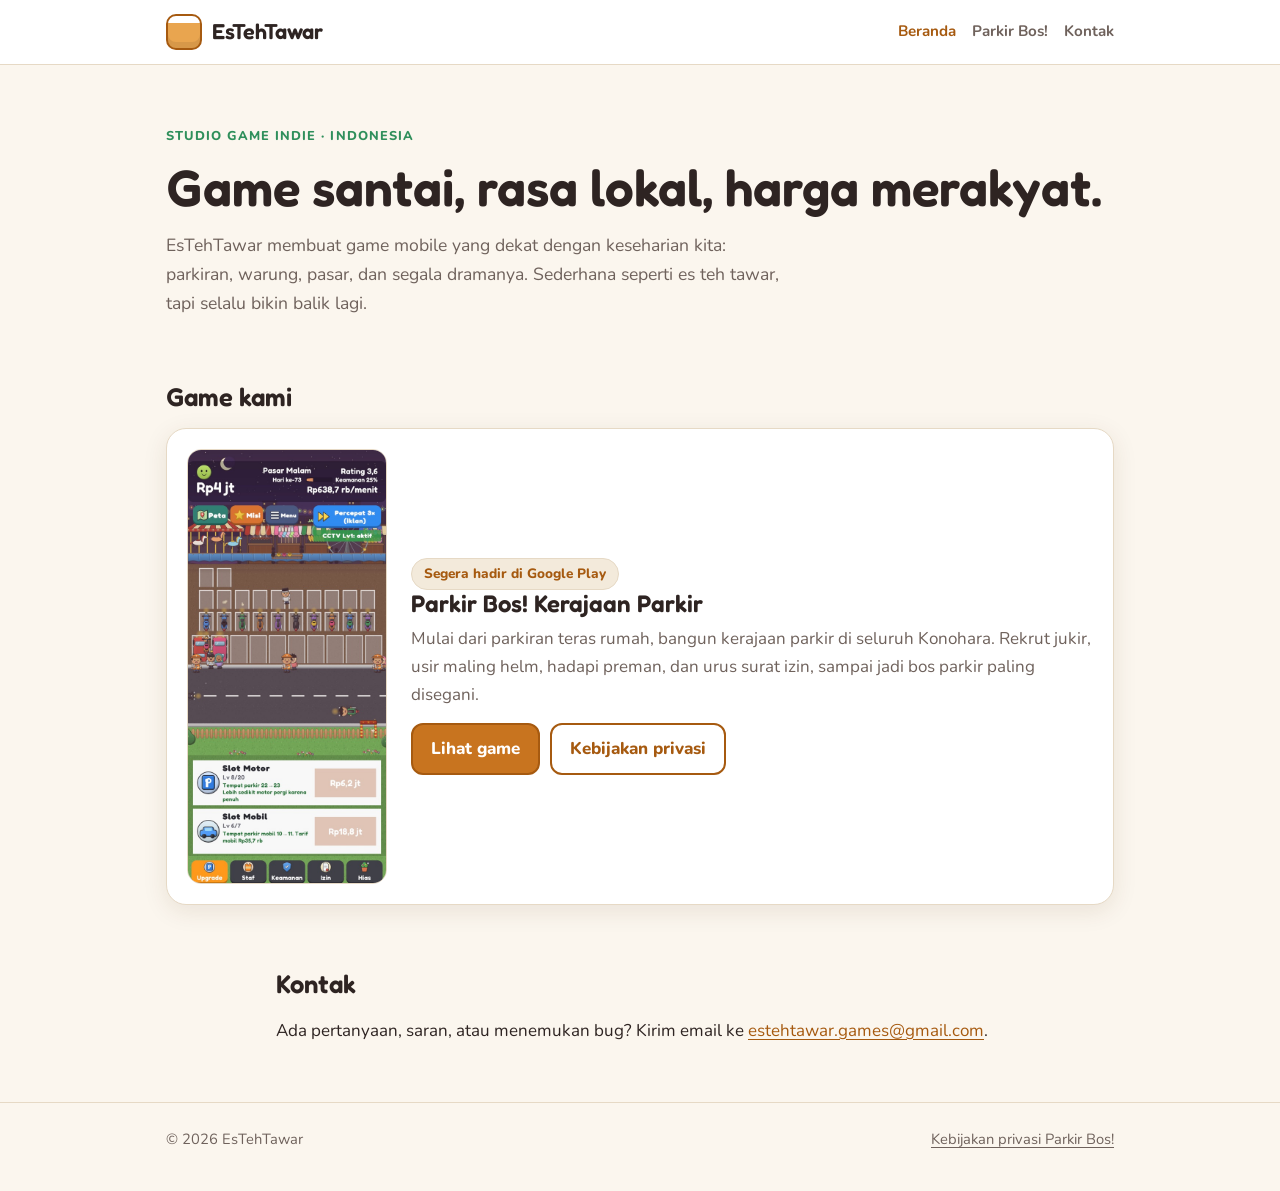
==== index.html @ 8e44c147 "Website EsTehTawar: beranda, halaman Parkir Bos!, kebijakan privasi, app-ads.txt Co-Authored-By: Cla" ====
<!doctype html>
<html lang="id">
<head>
  <meta charset="utf-8">
  <meta name="viewport" content="width=device-width, initial-scale=1">
  <title>EsTehTawar: studio game indie</title>
  <meta name="description" content="EsTehTawar adalah studio game indie dari Indonesia. Game pertama: Parkir Bos! Kerajaan Parkir.">
  <link rel="icon" href="img/coin.png">
  <link rel="preconnect" href="https://fonts.googleapis.com">
  <link rel="preconnect" href="https://fonts.gstatic.com" crossorigin>
  <link href="https://fonts.googleapis.com/css2?family=Fredoka:wght@500;600&family=Nunito:wght@400;700;800&display=swap" rel="stylesheet">
  <link rel="stylesheet" href="style.css">
</head>
<body>
  <header class="site-header">
    <div class="wrap">
      <a class="brand" href="./"><span class="brand-mark" aria-hidden="true"></span>EsTehTawar</a>
      <nav class="nav">
        <a href="./" aria-current="page">Beranda</a>
        <a href="parkir-bos/">Parkir Bos!</a>
        <a href="mailto:estehtawar.games@gmail.com">Kontak</a>
      </nav>
    </div>
  </header>

  <main>
    <div class="wrap hero">
      <span class="eyebrow">Studio game indie · Indonesia</span>
      <h1>Game santai, rasa lokal, harga merakyat.</h1>
      <p>EsTehTawar membuat game mobile yang dekat dengan keseharian kita: parkiran, warung, pasar, dan segala dramanya.
        Sederhana seperti es teh tawar, tapi selalu bikin balik lagi.</p>
    </div>

    <section>
      <div class="wrap">
        <h2>Game kami</h2>
        <article class="game-card">
          <a class="shot" href="parkir-bos/"><img src="img/parkirbos-pasar-malam.jpg" width="540" height="1180" alt="Tangkapan layar Parkir Bos! di lahan Pasar Malam"></a>
          <div>
            <span class="badge">Segera hadir di Google Play</span>
            <h3>Parkir Bos! Kerajaan Parkir</h3>
            <p>Mulai dari parkiran teras rumah, bangun kerajaan parkir di seluruh Konohara. Rekrut jukir, usir maling helm,
              hadapi preman, dan urus surat izin, sampai jadi bos parkir paling disegani.</p>
            <div class="actions">
              <a class="btn" href="parkir-bos/">Lihat game</a>
              <a class="btn ghost" href="parkir-bos/privasi/">Kebijakan privasi</a>
            </div>
          </div>
        </article>
      </div>
    </section>

    <section>
      <div class="wrap narrow">
        <h2>Kontak</h2>
        <p>Ada pertanyaan, saran, atau menemukan bug? Kirim email ke
          <a href="mailto:estehtawar.games@gmail.com">estehtawar.games@gmail.com</a>.</p>
      </div>
    </section>
  </main>

  <footer class="site-footer">
    <div class="wrap">
      <span>© 2026 EsTehTawar</span>
      <span><a href="parkir-bos/privasi/">Kebijakan privasi Parkir Bos!</a></span>
    </div>
  </footer>
</body>
</html>
---- style.css ----
/* EsTehTawar: gaya bersama semua halaman. Warna es teh: amber teh, putih es, hijau daun. */
:root {
  --bg: #fbf6ee;
  --surface: #ffffff;
  --surface-2: #f3eadb;
  --text: #2e2422;
  --muted: #6f625c;
  --tea: #c8741f;
  --tea-strong: #a65a10;
  --leaf: #2f8f5b;
  --line: #e6d9c5;
  --shadow: 0 6px 24px rgba(80, 50, 20, 0.10);
  color-scheme: light;
}

@media (prefers-color-scheme: dark) {
  :root:not([data-theme="light"]) {
    --bg: #1c1715;
    --surface: #262019;
    --surface-2: #2f271f;
    --text: #f4ece4;
    --muted: #b9aca2;
    --tea: #f0a24c;
    --tea-strong: #ffb766;
    --leaf: #5cc58a;
    --line: #3d3329;
    --shadow: 0 6px 24px rgba(0, 0, 0, 0.35);
    color-scheme: dark;
  }
}

:root[data-theme="dark"] {
  --bg: #1c1715;
  --surface: #262019;
  --surface-2: #2f271f;
  --text: #f4ece4;
  --muted: #b9aca2;
  --tea: #f0a24c;
  --tea-strong: #ffb766;
  --leaf: #5cc58a;
  --line: #3d3329;
  --shadow: 0 6px 24px rgba(0, 0, 0, 0.35);
  color-scheme: dark;
}

* { box-sizing: border-box; }

html { -webkit-text-size-adjust: 100%; }

body {
  margin: 0;
  background: var(--bg);
  color: var(--text);
  font-family: "Nunito", system-ui, -apple-system, "Segoe UI", Roboto, sans-serif;
  font-size: 17px;
  line-height: 1.65;
}

h1, h2, h3, .brand {
  font-family: "Fredoka", "Nunito", system-ui, sans-serif;
  line-height: 1.2;
  font-weight: 600;
}

a { color: var(--tea-strong); text-underline-offset: 3px; }
a:hover { color: var(--tea); }

img { max-width: 100%; height: auto; display: block; }

.wrap { width: 100%; max-width: 980px; margin: 0 auto; padding: 0 16px; }
.narrow { max-width: 760px; }

/* Kepala halaman */
.site-header { border-bottom: 1px solid var(--line); background: var(--surface); }
.site-header .wrap { display: flex; align-items: center; justify-content: space-between; gap: 12px; min-height: 64px; flex-wrap: wrap; }
.brand { display: flex; align-items: center; gap: 10px; font-size: 1.35rem; color: var(--text); text-decoration: none; }
.brand-mark {
  width: 36px; height: 36px; border-radius: 10px; flex: none;
  background: linear-gradient(180deg, #fff 0 22%, #e9a54f 22% 100%);
  border: 2px solid var(--tea-strong);
  box-shadow: inset 0 -6px 0 rgba(0, 0, 0, 0.08);
}
.nav { display: flex; flex-wrap: wrap; gap: 4px 16px; font-weight: 700; font-size: 0.95rem; }
.nav a { color: var(--muted); text-decoration: none; }
.nav a:hover, .nav a[aria-current="page"] { color: var(--tea-strong); }

/* Bagian utama */
.hero { padding-top: 56px; padding-bottom: 40px; }
.hero h1 { font-size: clamp(2rem, 6vw, 3.2rem); margin: 0 0 12px; }
.hero p { font-size: 1.1rem; color: var(--muted); max-width: 620px; margin: 0; }
.eyebrow { display: inline-block; font-weight: 800; font-size: 0.8rem; letter-spacing: 0.08em; text-transform: uppercase; color: var(--leaf); margin-bottom: 10px; }

section { padding: 24px 0 40px; }
section h2 { font-size: 1.6rem; margin: 0 0 16px; }

/* Kartu game */
.game-card {
  display: grid; grid-template-columns: 200px 1fr; gap: 24px; align-items: center;
  background: var(--surface); border: 1px solid var(--line); border-radius: 20px; padding: 20px; box-shadow: var(--shadow);
}
.game-card .shot { border-radius: 14px; overflow: hidden; border: 1px solid var(--line); }
.game-card h3 { font-size: 1.5rem; margin: 0 0 6px; }
.game-card p { margin: 0 0 14px; color: var(--muted); }

.badge {
  display: inline-block; padding: 4px 12px; border-radius: 999px; font-size: 0.85rem; font-weight: 800;
  background: var(--surface-2); color: var(--tea-strong); border: 1px solid var(--line);
}

.btn {
  display: inline-block; padding: 10px 18px; border-radius: 12px; font-weight: 800; text-decoration: none;
  background: var(--tea); color: #fff; border: 2px solid var(--tea-strong);
}
.btn:hover { background: var(--tea-strong); color: #fff; }
.btn.ghost { background: transparent; color: var(--tea-strong); }
.actions { display: flex; flex-wrap: wrap; gap: 10px; }

/* Halaman game */
.game-hero { display: grid; grid-template-columns: 1fr 260px; gap: 32px; align-items: center; padding-top: 48px; padding-bottom: 24px; }
.game-hero h1 { font-size: clamp(2rem, 6vw, 3rem); margin: 0 0 10px; }
.game-hero .jukir { width: 160px; margin: 0 auto; filter: drop-shadow(0 8px 12px rgba(0, 0, 0, 0.18)); }
.features { display: grid; grid-template-columns: repeat(auto-fit, minmax(min(220px, 100%), 1fr)); gap: 14px; }
.feature { background: var(--surface); border: 1px solid var(--line); border-radius: 16px; padding: 16px; }
.feature h3 { margin: 0 0 6px; font-size: 1.1rem; }
.feature p { margin: 0; color: var(--muted); font-size: 0.97rem; }
.shots { display: grid; grid-template-columns: repeat(auto-fit, minmax(min(200px, 100%), 260px)); gap: 16px; justify-content: center; }
.shots img { border-radius: 16px; border: 1px solid var(--line); box-shadow: var(--shadow); }

/* Halaman teks (kebijakan privasi) */
.doc { padding-top: 40px; padding-bottom: 56px; }
.doc h1 { font-size: clamp(1.8rem, 5vw, 2.4rem); margin: 0 0 8px; }
.doc h2 { font-size: 1.3rem; margin: 32px 0 8px; }
.doc .meta { color: var(--muted); margin: 0 0 24px; }
.doc ul { padding-left: 1.2em; }
.doc li { margin: 4px 0; }
.doc hr { border: none; border-top: 1px solid var(--line); margin: 40px 0; }
.lang-switch { display: inline-flex; gap: 8px; margin-bottom: 20px; }

/* Kaki halaman */
.site-footer { border-top: 1px solid var(--line); padding: 24px 0 40px; color: var(--muted); font-size: 0.92rem; }
.site-footer .wrap { display: flex; flex-wrap: wrap; justify-content: space-between; gap: 12px; }
.site-footer a { color: var(--muted); }

@media (max-width: 640px) {
  .game-card { grid-template-columns: 1fr; }
  .game-card .shot { max-width: 220px; }
  .game-hero { grid-template-columns: 1fr; padding-top: 32px; }
  .game-hero .jukir { width: 120px; order: -1; margin: 0; }
  .hero { padding-top: 40px; }
  .site-header .wrap { padding-top: 10px; padding-bottom: 10px; }
  .nav { gap: 4px 14px; font-size: 0.9rem; }
  .shots { grid-template-columns: 1fr 1fr; }
}
body { overflow-wrap: anywhere; }
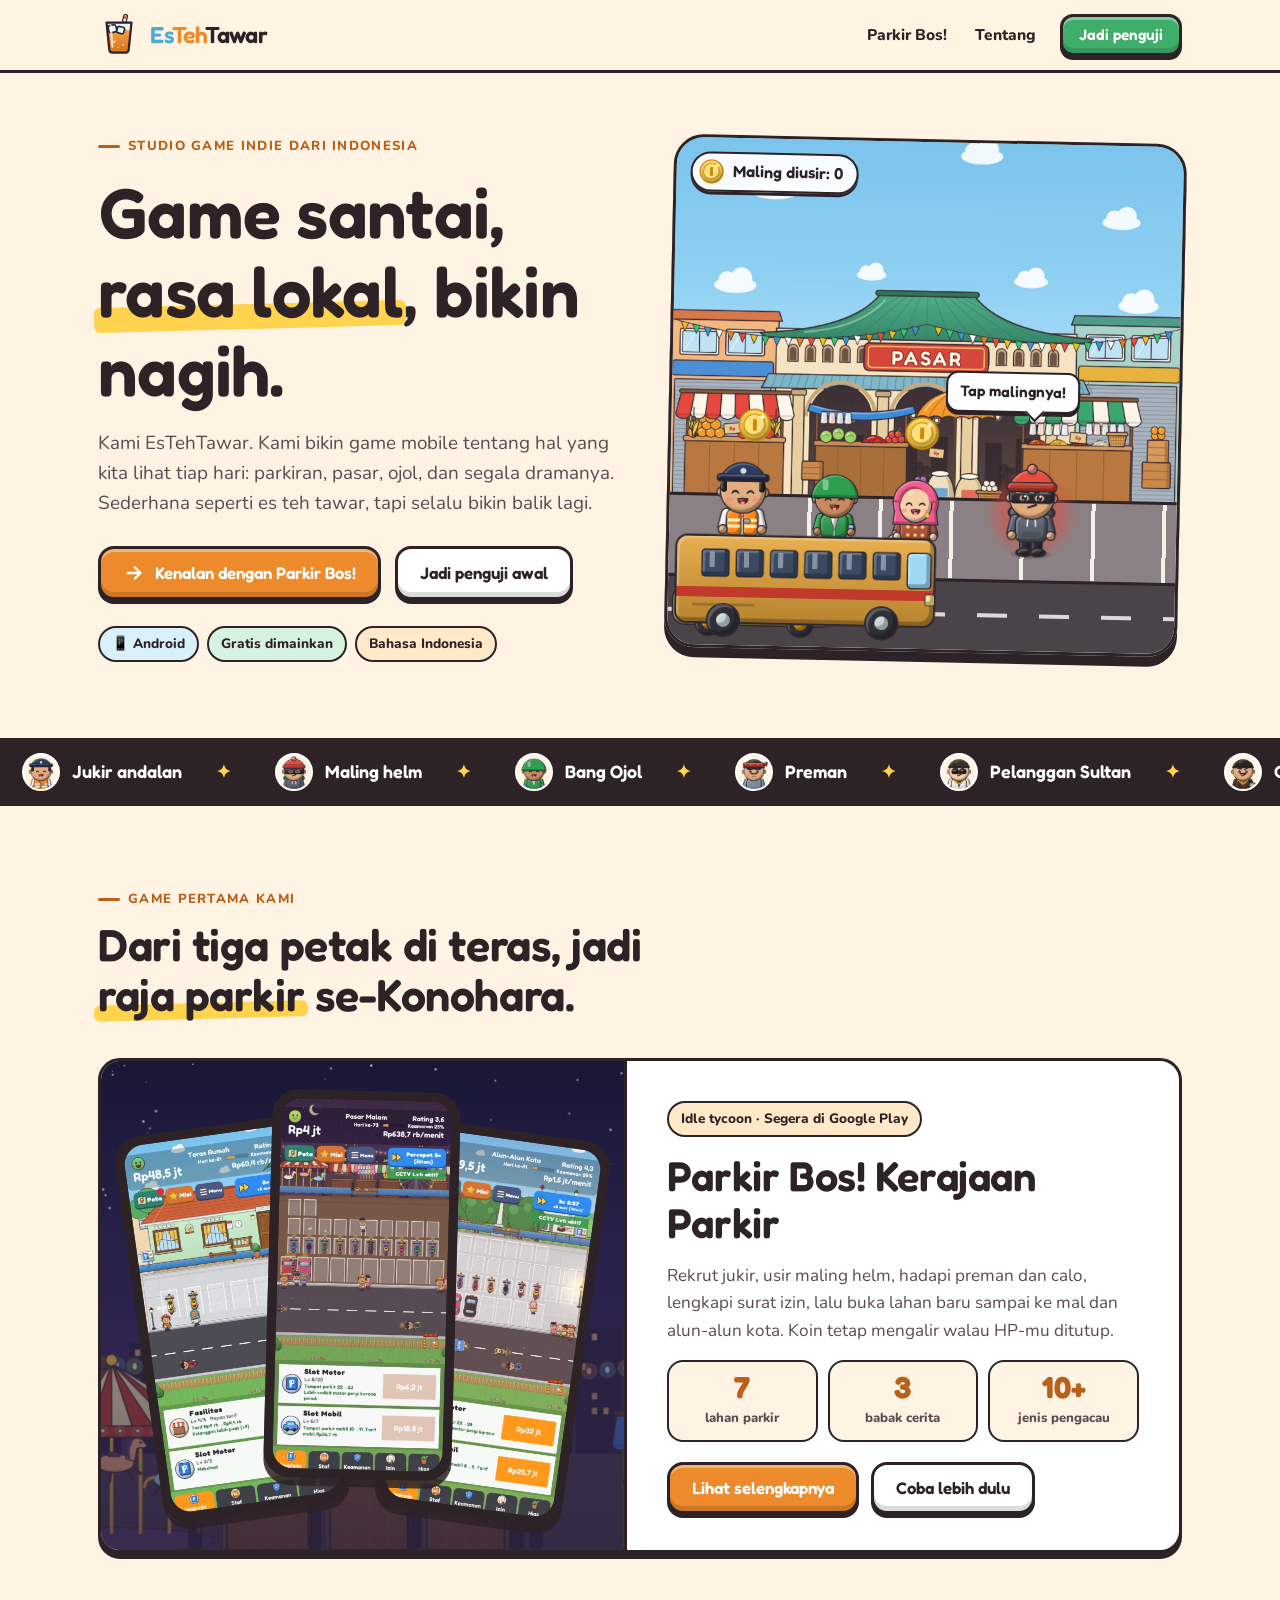
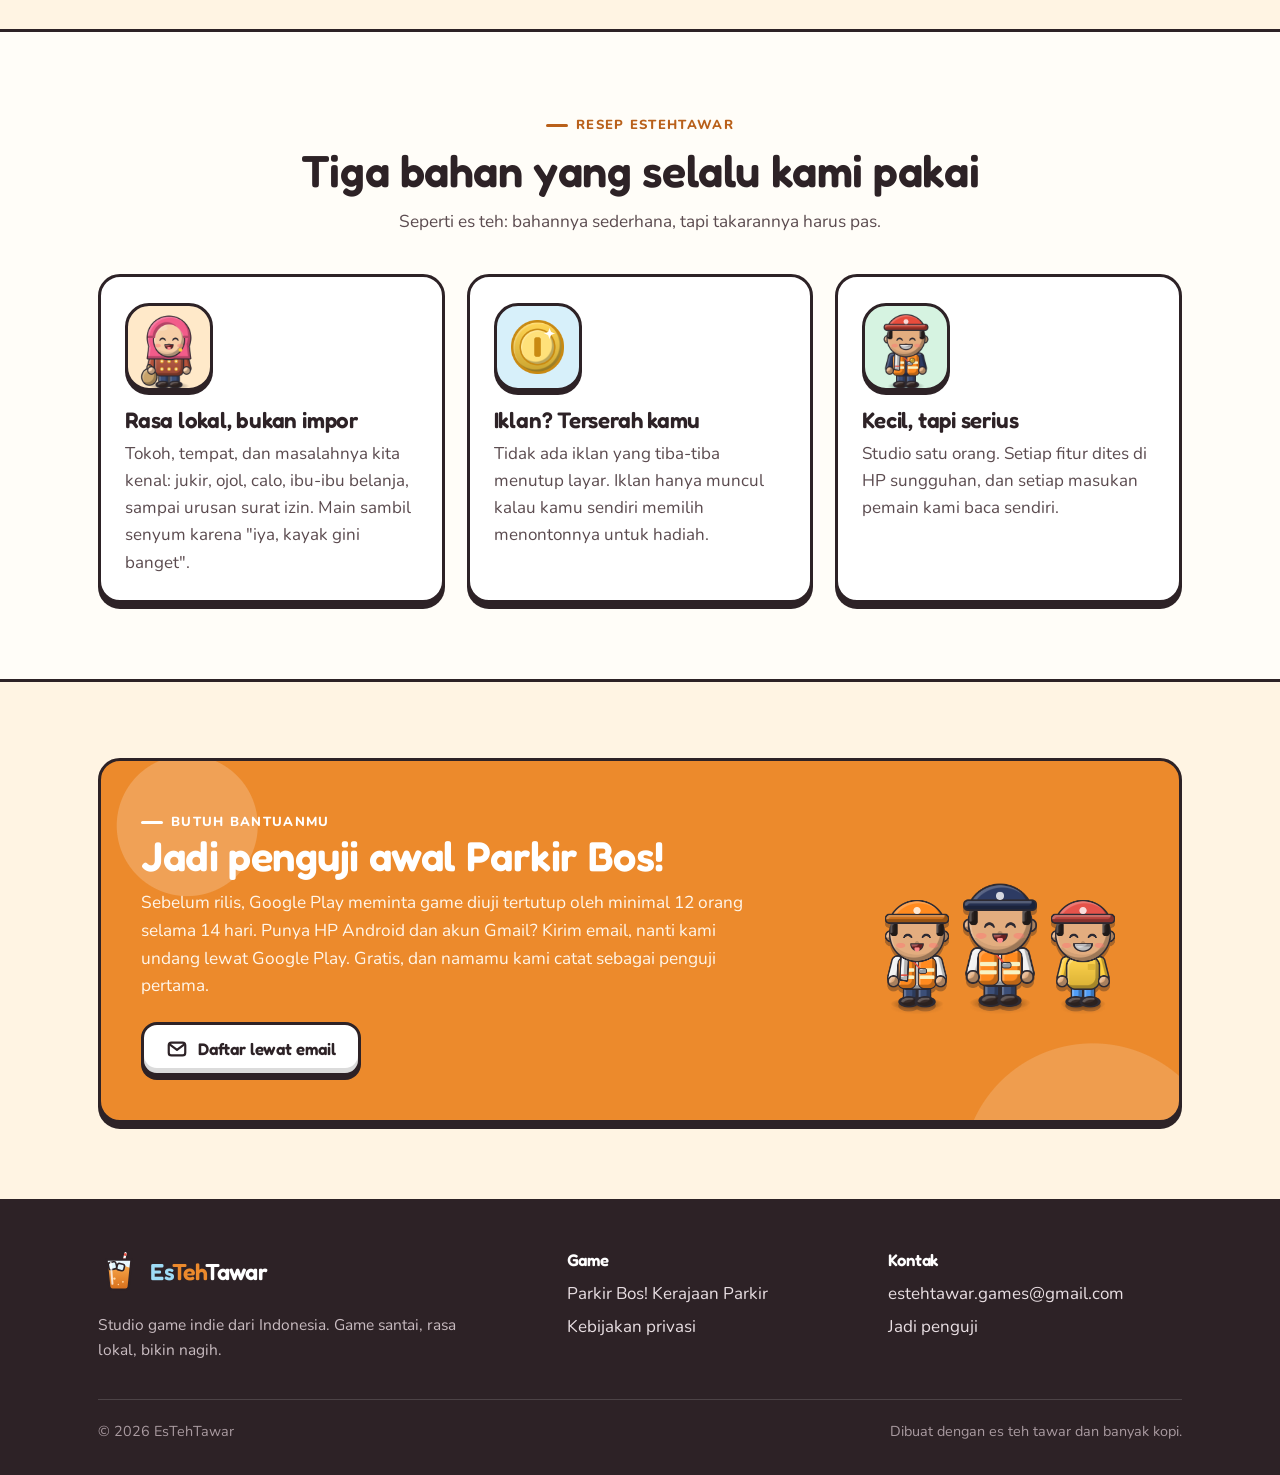
==== commit 70e59493: "Desain ulang website: logo es teh, diorama interaktif (tap maling), halaman game lengkap (galeri, ba" ====
--- a/index.html
+++ b/index.html
@@ -3,67 +3,222 @@
 <head>
   <meta charset="utf-8">
   <meta name="viewport" content="width=device-width, initial-scale=1">
-  <title>EsTehTawar: studio game indie</title>
-  <meta name="description" content="EsTehTawar adalah studio game indie dari Indonesia. Game pertama: Parkir Bos! Kerajaan Parkir.">
-  <link rel="icon" href="img/coin.png">
+  <meta name="color-scheme" content="light">
+  <title>EsTehTawar: studio game indie Indonesia</title>
+  <meta name="description" content="EsTehTawar membuat game mobile santai dengan rasa lokal. Game pertama kami: Parkir Bos! Kerajaan Parkir, segera hadir di Google Play.">
+  <meta property="og:title" content="EsTehTawar: studio game indie Indonesia">
+  <meta property="og:description" content="Game santai, rasa lokal, bikin nagih. Game pertama: Parkir Bos! Kerajaan Parkir.">
+  <meta property="og:image" content="https://estehtawar-games.github.io/img/og.jpg">
+  <meta property="og:url" content="https://estehtawar-games.github.io/">
+  <meta name="theme-color" content="#fff4e3">
+  <link rel="icon" href="img/logo.svg" type="image/svg+xml">
   <link rel="preconnect" href="https://fonts.googleapis.com">
   <link rel="preconnect" href="https://fonts.gstatic.com" crossorigin>
-  <link href="https://fonts.googleapis.com/css2?family=Fredoka:wght@500;600&family=Nunito:wght@400;700;800&display=swap" rel="stylesheet">
+  <link href="https://fonts.googleapis.com/css2?family=Fredoka:wght@500;600;700&family=Nunito:wght@400;700;800&display=swap" rel="stylesheet">
   <link rel="stylesheet" href="style.css">
+  <script>document.documentElement.classList.add("js");</script>
 </head>
 <body>
+  <a class="skip" href="#isi">Lewati ke isi</a>
+
   <header class="site-header">
     <div class="wrap">
-      <a class="brand" href="./"><span class="brand-mark" aria-hidden="true"></span>EsTehTawar</a>
-      <nav class="nav">
-        <a href="./" aria-current="page">Beranda</a>
+      <a class="logo" href="./" aria-label="EsTehTawar, beranda">
+        <img src="img/logo.svg" width="42" height="42" alt="">
+        <span class="wordmark"><span class="es">Es</span><span class="teh">Teh</span>Tawar</span>
+      </a>
+      <nav class="nav" aria-label="Menu utama">
         <a href="parkir-bos/">Parkir Bos!</a>
-        <a href="mailto:estehtawar.games@gmail.com">Kontak</a>
+        <a class="hide-sm" href="#resep">Tentang</a>
+        <a class="btn small green" href="#penguji">Jadi penguji</a>
       </nav>
     </div>
   </header>
 
-  <main>
-    <div class="wrap hero">
-      <span class="eyebrow">Studio game indie · Indonesia</span>
-      <h1>Game santai, rasa lokal, harga merakyat.</h1>
-      <p>EsTehTawar membuat game mobile yang dekat dengan keseharian kita: parkiran, warung, pasar, dan segala dramanya.
-        Sederhana seperti es teh tawar, tapi selalu bikin balik lagi.</p>
+  <main id="isi">
+    <!-- ===== Hero ===== -->
+    <section class="hero">
+      <div class="wrap hero-grid">
+        <div>
+          <span class="eyebrow">Studio game indie dari Indonesia</span>
+          <h1>Game santai, <span class="mark">rasa lokal</span>, bikin nagih.</h1>
+          <p class="lead">Kami EsTehTawar. Kami bikin game mobile tentang hal yang kita lihat tiap hari: parkiran, pasar, ojol, dan
+            segala dramanya. Sederhana seperti es teh tawar, tapi selalu bikin balik lagi.</p>
+          <div class="actions">
+            <a class="btn" href="parkir-bos/">
+              <svg viewBox="0 0 24 24" fill="none" stroke="currentColor" stroke-width="2.6" stroke-linecap="round" stroke-linejoin="round" aria-hidden="true"><path d="M5 12h14M13 6l6 6-6 6"/></svg>
+              Kenalan dengan Parkir Bos!
+            </a>
+            <a class="btn white" href="#penguji">Jadi penguji awal</a>
+          </div>
+          <div class="meta">
+            <span class="chip ice">📱 Android</span>
+            <span class="chip leaf">Gratis dimainkan</span>
+            <span class="chip tea">Bahasa Indonesia</span>
+          </div>
+        </div>
+
+        <div class="diorama" id="diorama" aria-label="Ilustrasi parkiran Parkir Bos!. Tap maling untuk mengusirnya.">
+          <img class="cloud c1 sprite" src="img/sprites/cloud.png" alt="">
+          <img class="scene sprite" src="img/bg/dekat_pasar.jpg" alt="">
+          <div class="lot"></div>
+          <div class="road"></div>
+          <img class="actor jukir sprite" src="img/sprites/jukir_1.png" alt="">
+          <img class="actor ojol sprite" src="img/sprites/uc_ojol.png" alt="">
+          <img class="actor ibu sprite" src="img/sprites/uc_ibu.png" alt="">
+          <img class="coin-bob sprite" src="img/sprites/coin.png" alt="" style="left:13%;bottom:40%">
+          <img class="coin-bob sprite" src="img/sprites/coin.png" alt="" style="left:46%;bottom:39%;animation-delay:-1.2s">
+          <button class="thief-btn" id="thief" type="button" aria-label="Tap maling helm">
+            <img class="sprite" src="img/sprites/thief_helmet.png" alt="">
+          </button>
+          <span class="tap-hint" id="tapHint">Tap malingnya!</span>
+          <div class="score" aria-live="polite"><img src="img/sprites/coin.png" alt=""><span id="score">Maling diusir: 0</span></div>
+          <img class="car sprite" src="img/sprites/sultan_car.png" alt="">
+          <img class="bus sprite" src="img/sprites/bus_side.png" alt="">
+        </div>
+      </div>
+    </section>
+
+    <!-- ===== Pita tokoh ===== -->
+    <div class="ticker" aria-hidden="true">
+      <div class="ticker-track">
+        <span class="ticker-item"><img src="img/sprites/jukir_1.png" alt="">Jukir andalan</span>
+        <span class="ticker-item"><img src="img/sprites/thief_helmet.png" alt="">Maling helm</span>
+        <span class="ticker-item"><img src="img/sprites/uc_ojol.png" alt="">Bang Ojol</span>
+        <span class="ticker-item"><img src="img/sprites/thug_1.png" alt="">Preman</span>
+        <span class="ticker-item"><img src="img/sprites/uc_vip.png" alt="">Pelanggan Sultan</span>
+        <span class="ticker-item"><img src="img/sprites/calo.png" alt="">Calo</span>
+        <span class="ticker-item"><img src="img/sprites/uc_ibu.png" alt="">Ibu-ibu belanja</span>
+        <span class="ticker-item"><img src="img/sprites/jukir_liar.png" alt="">Jukir liar</span>
+        <span class="ticker-item"><img src="img/sprites/qr_scammer.png" alt="">Penipu QR</span>
+        <span class="ticker-item"><img src="img/sprites/guard_hendra.png" alt="">Satpam</span>
+        <!-- salinan untuk putaran tanpa jeda -->
+        <span class="ticker-item"><img src="img/sprites/jukir_1.png" alt="">Jukir andalan</span>
+        <span class="ticker-item"><img src="img/sprites/thief_helmet.png" alt="">Maling helm</span>
+        <span class="ticker-item"><img src="img/sprites/uc_ojol.png" alt="">Bang Ojol</span>
+        <span class="ticker-item"><img src="img/sprites/thug_1.png" alt="">Preman</span>
+        <span class="ticker-item"><img src="img/sprites/uc_vip.png" alt="">Pelanggan Sultan</span>
+        <span class="ticker-item"><img src="img/sprites/calo.png" alt="">Calo</span>
+        <span class="ticker-item"><img src="img/sprites/uc_ibu.png" alt="">Ibu-ibu belanja</span>
+        <span class="ticker-item"><img src="img/sprites/jukir_liar.png" alt="">Jukir liar</span>
+        <span class="ticker-item"><img src="img/sprites/qr_scammer.png" alt="">Penipu QR</span>
+        <span class="ticker-item"><img src="img/sprites/guard_hendra.png" alt="">Satpam</span>
+      </div>
     </div>
 
-    <section>
+    <!-- ===== Game unggulan ===== -->
+    <section class="section">
       <div class="wrap">
-        <h2>Game kami</h2>
-        <article class="game-card">
-          <a class="shot" href="parkir-bos/"><img src="img/parkirbos-pasar-malam.jpg" width="540" height="1180" alt="Tangkapan layar Parkir Bos! di lahan Pasar Malam"></a>
+        <div class="section-head reveal">
+          <span class="eyebrow">Game pertama kami</span>
+          <h2>Dari tiga petak di teras, jadi <span class="mark">raja parkir</span> se-Konohara.</h2>
+        </div>
+        <article class="card feature-game reveal">
+          <div class="art">
+            <div class="phones">
+              <div class="phone p1"><img src="img/shots/teras_rumah.jpg" width="1080" height="2350" alt="Lahan Teras Rumah" loading="lazy"></div>
+              <div class="phone p2"><img src="img/shots/pasar_malam.jpg" width="1080" height="2350" alt="Lahan Pasar Malam" loading="lazy"></div>
+              <div class="phone p3"><img src="img/shots/alun_alun.jpg" width="1080" height="2350" alt="Lahan Alun-Alun Kota" loading="lazy"></div>
+            </div>
+          </div>
+          <div class="body">
+            <span class="chip tea">Idle tycoon · Segera di Google Play</span>
+            <h3>Parkir Bos! Kerajaan Parkir</h3>
+            <p>Rekrut jukir, usir maling helm, hadapi preman dan calo, lengkapi surat izin, lalu buka lahan baru sampai ke mal dan
+              alun-alun kota. Koin tetap mengalir walau HP-mu ditutup.</p>
+            <div class="stats">
+              <div class="stat"><b>7</b><span>lahan parkir</span></div>
+              <div class="stat"><b>3</b><span>babak cerita</span></div>
+              <div class="stat"><b>10+</b><span>jenis pengacau</span></div>
+            </div>
+            <div class="actions">
+              <a class="btn" href="parkir-bos/">Lihat selengkapnya</a>
+              <a class="btn white" href="#penguji">Coba lebih dulu</a>
+            </div>
+          </div>
+        </article>
+      </div>
+    </section>
+
+    <!-- ===== Resep studio ===== -->
+    <section class="section bg-paper" id="resep">
+      <div class="wrap">
+        <div class="section-head center reveal">
+          <span class="eyebrow">Resep EsTehTawar</span>
+          <h2>Tiga bahan yang selalu kami pakai</h2>
+          <p>Seperti es teh: bahannya sederhana, tapi takarannya harus pas.</p>
+        </div>
+        <div class="grid-3">
+          <article class="card value reveal">
+            <div class="icon"><img class="sprite" src="img/sprites/uc_ibu.png" alt=""></div>
+            <h3>Rasa lokal, bukan impor</h3>
+            <p>Tokoh, tempat, dan masalahnya kita kenal: jukir, ojol, calo, ibu-ibu belanja, sampai urusan surat izin. Main sambil senyum
+              karena "iya, kayak gini banget".</p>
+          </article>
+          <article class="card value reveal">
+            <div class="icon round"><img class="sprite" src="img/sprites/coin.png" alt=""></div>
+            <h3>Iklan? Terserah kamu</h3>
+            <p>Tidak ada iklan yang tiba-tiba menutup layar. Iklan hanya muncul kalau kamu sendiri memilih menontonnya untuk hadiah.</p>
+          </article>
+          <article class="card value reveal">
+            <div class="icon"><img class="sprite" src="img/sprites/jukir_3.png" alt=""></div>
+            <h3>Kecil, tapi serius</h3>
+            <p>Studio satu orang. Setiap fitur dites di HP sungguhan, dan setiap masukan pemain kami baca sendiri.</p>
+          </article>
+        </div>
+      </div>
+    </section>
+
+    <!-- ===== Ajakan penguji ===== -->
+    <section class="section" id="penguji">
+      <div class="wrap">
+        <div class="card cta reveal">
           <div>
-            <span class="badge">Segera hadir di Google Play</span>
-            <h3>Parkir Bos! Kerajaan Parkir</h3>
-            <p>Mulai dari parkiran teras rumah, bangun kerajaan parkir di seluruh Konohara. Rekrut jukir, usir maling helm,
-              hadapi preman, dan urus surat izin, sampai jadi bos parkir paling disegani.</p>
+            <span class="eyebrow" style="color:#fff">Butuh bantuanmu</span>
+            <h2>Jadi penguji awal Parkir Bos!</h2>
+            <p>Sebelum rilis, Google Play meminta game diuji tertutup oleh minimal 12 orang selama 14 hari. Punya HP Android dan akun Gmail?
+              Kirim email, nanti kami undang lewat Google Play. Gratis, dan namamu kami catat sebagai penguji pertama.</p>
             <div class="actions">
-              <a class="btn" href="parkir-bos/">Lihat game</a>
-              <a class="btn ghost" href="parkir-bos/privasi/">Kebijakan privasi</a>
-            </div>
-          </div>
-        </article>
-      </div>
-    </section>
-
-    <section>
-      <div class="wrap narrow">
-        <h2>Kontak</h2>
-        <p>Ada pertanyaan, saran, atau menemukan bug? Kirim email ke
-          <a href="mailto:estehtawar.games@gmail.com">estehtawar.games@gmail.com</a>.</p>
+              <a class="btn white" href="mailto:estehtawar.games@gmail.com?subject=Daftar%20penguji%20Parkir%20Bos!&amp;body=Halo%20EsTehTawar%2C%20saya%20mau%20jadi%20penguji%20Parkir%20Bos!.%0A%0AEmail%20Gmail%20saya%20(untuk%20Google%20Play)%3A%20%0AMerek%20dan%20tipe%20HP%3A%20">
+                <svg viewBox="0 0 24 24" fill="none" stroke="currentColor" stroke-width="2.4" stroke-linecap="round" stroke-linejoin="round" aria-hidden="true"><rect x="3" y="5" width="18" height="14" rx="3"/><path d="m4 7 8 6 8-6"/></svg>
+                Daftar lewat email
+              </a>
+            </div>
+          </div>
+          <div class="crew" aria-hidden="true">
+            <img class="sprite" src="img/sprites/jukir_2.png" alt="">
+            <img class="sprite" src="img/sprites/jukir_1.png" alt="">
+            <img class="sprite" src="img/sprites/uc_anak.png" alt="">
+          </div>
+        </div>
       </div>
     </section>
   </main>
 
   <footer class="site-footer">
     <div class="wrap">
-      <span>© 2026 EsTehTawar</span>
-      <span><a href="parkir-bos/privasi/">Kebijakan privasi Parkir Bos!</a></span>
+      <div class="brand-col">
+        <a class="logo" href="./"><img src="img/logo.svg" width="42" height="42" alt=""><span class="wordmark"><span class="es">Es</span><span class="teh">Teh</span>Tawar</span></a>
+        <p>Studio game indie dari Indonesia. Game santai, rasa lokal, bikin nagih.</p>
+      </div>
+      <div>
+        <h4>Game</h4>
+        <ul>
+          <li><a href="parkir-bos/">Parkir Bos! Kerajaan Parkir</a></li>
+          <li><a href="parkir-bos/privasi/">Kebijakan privasi</a></li>
+        </ul>
+      </div>
+      <div>
+        <h4>Kontak</h4>
+        <ul>
+          <li><a href="mailto:estehtawar.games@gmail.com">estehtawar.games@gmail.com</a></li>
+          <li><a href="#penguji">Jadi penguji</a></li>
+        </ul>
+      </div>
+      <div class="bottom"><span>© <span data-year>2026</span> EsTehTawar</span><span>Dibuat dengan es teh tawar dan banyak kopi.</span></div>
     </div>
   </footer>
+
+  <script src="main.js" defer></script>
 </body>
 </html>
--- a/style.css
+++ b/style.css
@@ -1,154 +1,498 @@
-/* EsTehTawar: gaya bersama semua halaman. Warna es teh: amber teh, putih es, hijau daun. */
+/* =========================================================================
+   EsTehTawar: gaya bersama semua halaman.
+   Bahasa visual mengikuti game Parkir Bos!: garis tepi gelap tebal, warna rata,
+   kilap, dan tombol "timbul". Warna es teh: amber teh, biru es, hijau daun.
+   ========================================================================= */
 :root {
-  --bg: #fbf6ee;
-  --surface: #ffffff;
-  --surface-2: #f3eadb;
-  --text: #2e2422;
-  --muted: #6f625c;
-  --tea: #c8741f;
-  --tea-strong: #a65a10;
-  --leaf: #2f8f5b;
-  --line: #e6d9c5;
-  --shadow: 0 6px 24px rgba(80, 50, 20, 0.10);
+  --ink: #2d2226;
+  --ink-soft: #5b4b4f;
+  --paper: #fffdf8;
+  --cream: #fff4e3;
+  --cream-2: #ffe9c9;
+  --tea: #ec8a2c;
+  --tea-dark: #b9601a;
+  --tea-light: #ffc57e;
+  --ice: #d7f0fa;
+  --ice-dark: #4fa9d1;
+  --sky: #9fdcf6;
+  --leaf: #3fae6a;
+  --leaf-dark: #2a7d4b;
+  --chili: #e4483b;
+  --sun: #ffd34d;
+  --night: #2b2340;
+  --radius: 22px;
+  --border: 3px solid var(--ink);
+  --pop: 0 6px 0 var(--ink);
+  --pop-sm: 0 4px 0 var(--ink);
   color-scheme: light;
 }
 
-@media (prefers-color-scheme: dark) {
-  :root:not([data-theme="light"]) {
-    --bg: #1c1715;
-    --surface: #262019;
-    --surface-2: #2f271f;
-    --text: #f4ece4;
-    --muted: #b9aca2;
-    --tea: #f0a24c;
-    --tea-strong: #ffb766;
-    --leaf: #5cc58a;
-    --line: #3d3329;
-    --shadow: 0 6px 24px rgba(0, 0, 0, 0.35);
-    color-scheme: dark;
-  }
-}
-
-:root[data-theme="dark"] {
-  --bg: #1c1715;
-  --surface: #262019;
-  --surface-2: #2f271f;
-  --text: #f4ece4;
-  --muted: #b9aca2;
-  --tea: #f0a24c;
-  --tea-strong: #ffb766;
-  --leaf: #5cc58a;
-  --line: #3d3329;
-  --shadow: 0 6px 24px rgba(0, 0, 0, 0.35);
-  color-scheme: dark;
-}
-
 * { box-sizing: border-box; }
-
-html { -webkit-text-size-adjust: 100%; }
-
+html { -webkit-text-size-adjust: 100%; scroll-behavior: smooth; }
 body {
   margin: 0;
-  background: var(--bg);
-  color: var(--text);
+  background: var(--cream);
+  color: var(--ink);
   font-family: "Nunito", system-ui, -apple-system, "Segoe UI", Roboto, sans-serif;
   font-size: 17px;
-  line-height: 1.65;
-}
-
-h1, h2, h3, .brand {
+  line-height: 1.6;
+  overflow-x: hidden;
+}
+h1, h2, h3, h4, .display {
   font-family: "Fredoka", "Nunito", system-ui, sans-serif;
-  line-height: 1.2;
   font-weight: 600;
-}
-
-a { color: var(--tea-strong); text-underline-offset: 3px; }
-a:hover { color: var(--tea); }
-
+  line-height: 1.12;
+  margin: 0;
+  letter-spacing: -0.01em;
+}
+p { margin: 0; }
+a { color: var(--tea-dark); text-underline-offset: 3px; }
 img { max-width: 100%; height: auto; display: block; }
-
-.wrap { width: 100%; max-width: 980px; margin: 0 auto; padding: 0 16px; }
-.narrow { max-width: 760px; }
-
-/* Kepala halaman */
-.site-header { border-bottom: 1px solid var(--line); background: var(--surface); }
-.site-header .wrap { display: flex; align-items: center; justify-content: space-between; gap: 12px; min-height: 64px; flex-wrap: wrap; }
-.brand { display: flex; align-items: center; gap: 10px; font-size: 1.35rem; color: var(--text); text-decoration: none; }
-.brand-mark {
-  width: 36px; height: 36px; border-radius: 10px; flex: none;
-  background: linear-gradient(180deg, #fff 0 22%, #e9a54f 22% 100%);
-  border: 2px solid var(--tea-strong);
-  box-shadow: inset 0 -6px 0 rgba(0, 0, 0, 0.08);
-}
-.nav { display: flex; flex-wrap: wrap; gap: 4px 16px; font-weight: 700; font-size: 0.95rem; }
-.nav a { color: var(--muted); text-decoration: none; }
-.nav a:hover, .nav a[aria-current="page"] { color: var(--tea-strong); }
-
-/* Bagian utama */
-.hero { padding-top: 56px; padding-bottom: 40px; }
-.hero h1 { font-size: clamp(2rem, 6vw, 3.2rem); margin: 0 0 12px; }
-.hero p { font-size: 1.1rem; color: var(--muted); max-width: 620px; margin: 0; }
-.eyebrow { display: inline-block; font-weight: 800; font-size: 0.8rem; letter-spacing: 0.08em; text-transform: uppercase; color: var(--leaf); margin-bottom: 10px; }
-
-section { padding: 24px 0 40px; }
-section h2 { font-size: 1.6rem; margin: 0 0 16px; }
-
-/* Kartu game */
-.game-card {
-  display: grid; grid-template-columns: 200px 1fr; gap: 24px; align-items: center;
-  background: var(--surface); border: 1px solid var(--line); border-radius: 20px; padding: 20px; box-shadow: var(--shadow);
-}
-.game-card .shot { border-radius: 14px; overflow: hidden; border: 1px solid var(--line); }
-.game-card h3 { font-size: 1.5rem; margin: 0 0 6px; }
-.game-card p { margin: 0 0 14px; color: var(--muted); }
-
-.badge {
-  display: inline-block; padding: 4px 12px; border-radius: 999px; font-size: 0.85rem; font-weight: 800;
-  background: var(--surface-2); color: var(--tea-strong); border: 1px solid var(--line);
-}
-
+.sprite { user-select: none; -webkit-user-drag: none; }
+
+.wrap { width: 100%; max-width: 1140px; margin: 0 auto; padding-left: 16px; padding-right: 16px; }
+@media (min-width: 720px) { .wrap { padding-left: 28px; padding-right: 28px; } }
+
+.skip { position: absolute; left: -999px; top: 8px; background: var(--ink); color: #fff; padding: 8px 14px; border-radius: 10px; z-index: 50; }
+.skip:focus { left: 8px; }
+
+/* ---------- Tombol ---------- */
 .btn {
-  display: inline-block; padding: 10px 18px; border-radius: 12px; font-weight: 800; text-decoration: none;
-  background: var(--tea); color: #fff; border: 2px solid var(--tea-strong);
-}
-.btn:hover { background: var(--tea-strong); color: #fff; }
-.btn.ghost { background: transparent; color: var(--tea-strong); }
-.actions { display: flex; flex-wrap: wrap; gap: 10px; }
-
-/* Halaman game */
-.game-hero { display: grid; grid-template-columns: 1fr 260px; gap: 32px; align-items: center; padding-top: 48px; padding-bottom: 24px; }
-.game-hero h1 { font-size: clamp(2rem, 6vw, 3rem); margin: 0 0 10px; }
-.game-hero .jukir { width: 160px; margin: 0 auto; filter: drop-shadow(0 8px 12px rgba(0, 0, 0, 0.18)); }
-.features { display: grid; grid-template-columns: repeat(auto-fit, minmax(min(220px, 100%), 1fr)); gap: 14px; }
-.feature { background: var(--surface); border: 1px solid var(--line); border-radius: 16px; padding: 16px; }
-.feature h3 { margin: 0 0 6px; font-size: 1.1rem; }
-.feature p { margin: 0; color: var(--muted); font-size: 0.97rem; }
-.shots { display: grid; grid-template-columns: repeat(auto-fit, minmax(min(200px, 100%), 260px)); gap: 16px; justify-content: center; }
-.shots img { border-radius: 16px; border: 1px solid var(--line); box-shadow: var(--shadow); }
-
-/* Halaman teks (kebijakan privasi) */
-.doc { padding-top: 40px; padding-bottom: 56px; }
-.doc h1 { font-size: clamp(1.8rem, 5vw, 2.4rem); margin: 0 0 8px; }
-.doc h2 { font-size: 1.3rem; margin: 32px 0 8px; }
-.doc .meta { color: var(--muted); margin: 0 0 24px; }
-.doc ul { padding-left: 1.2em; }
-.doc li { margin: 4px 0; }
-.doc hr { border: none; border-top: 1px solid var(--line); margin: 40px 0; }
-.lang-switch { display: inline-flex; gap: 8px; margin-bottom: 20px; }
-
-/* Kaki halaman */
-.site-footer { border-top: 1px solid var(--line); padding: 24px 0 40px; color: var(--muted); font-size: 0.92rem; }
-.site-footer .wrap { display: flex; flex-wrap: wrap; justify-content: space-between; gap: 12px; }
-.site-footer a { color: var(--muted); }
-
-@media (max-width: 640px) {
-  .game-card { grid-template-columns: 1fr; }
-  .game-card .shot { max-width: 220px; }
-  .game-hero { grid-template-columns: 1fr; padding-top: 32px; }
-  .game-hero .jukir { width: 120px; order: -1; margin: 0; }
-  .hero { padding-top: 40px; }
-  .site-header .wrap { padding-top: 10px; padding-bottom: 10px; }
-  .nav { gap: 4px 14px; font-size: 0.9rem; }
-  .shots { grid-template-columns: 1fr 1fr; }
-}
-body { overflow-wrap: anywhere; }
+  --bg: var(--tea); --bg-hover: #f59a40; --fg: #fff;
+  display: inline-flex; align-items: center; gap: 10px;
+  padding: 13px 22px; border-radius: 16px; border: var(--border);
+  background: var(--bg); color: var(--fg);
+  font-family: "Fredoka", sans-serif; font-weight: 600; font-size: 1.05rem; text-decoration: none; line-height: 1.2;
+  box-shadow: var(--pop-sm), inset 0 -5px 0 rgba(0, 0, 0, 0.14), inset 0 3px 0 rgba(255, 255, 255, 0.35);
+  transition: transform 0.12s ease, box-shadow 0.12s ease, background 0.12s;
+  cursor: pointer;
+}
+.btn:hover { background: var(--bg-hover); color: var(--fg); transform: translateY(-2px); box-shadow: 0 6px 0 var(--ink), inset 0 -5px 0 rgba(0,0,0,.14), inset 0 3px 0 rgba(255,255,255,.35); }
+.btn:active { transform: translateY(3px); box-shadow: 0 1px 0 var(--ink), inset 0 -3px 0 rgba(0,0,0,.14); }
+.btn:focus-visible, a:focus-visible, button:focus-visible, summary:focus-visible { outline: 3px solid var(--ice-dark); outline-offset: 3px; }
+.btn.green { --bg: var(--leaf); --bg-hover: #4cc27b; }
+.btn.white { --bg: #fff; --bg-hover: var(--paper); --fg: var(--ink); }
+.btn.small { padding: 9px 16px; font-size: 0.95rem; border-radius: 13px; }
+.btn svg { width: 22px; height: 22px; flex: none; }
+
+/* Lencana "Segera hadir di Google Play" */
+.play-badge {
+  display: inline-flex; align-items: center; gap: 12px;
+  padding: 9px 18px 9px 14px; border-radius: 14px; border: var(--border);
+  background: var(--ink); color: #fff; text-decoration: none; box-shadow: var(--pop-sm); text-align: left;
+}
+.play-badge svg { width: 28px; height: 28px; flex: none; }
+.play-badge small { display: block; font-size: 0.72rem; letter-spacing: 0.06em; text-transform: uppercase; opacity: 0.8; line-height: 1.1; }
+.play-badge strong { display: block; font-family: "Fredoka", sans-serif; font-weight: 600; font-size: 1.15rem; line-height: 1.15; }
+
+.chip {
+  display: inline-flex; align-items: center; gap: 6px;
+  padding: 5px 12px; border-radius: 999px; border: 2px solid var(--ink);
+  background: #fff; font-weight: 800; font-size: 0.85rem; white-space: nowrap; color: var(--ink);
+}
+.chip.tea { background: var(--cream-2); }
+.chip.ice { background: var(--ice); }
+.chip.leaf { background: #d6f3e1; }
+
+.eyebrow {
+  display: inline-flex; align-items: center; gap: 8px;
+  font-weight: 800; font-size: 0.82rem; letter-spacing: 0.1em; text-transform: uppercase; color: var(--tea-dark);
+}
+.eyebrow::before { content: ""; width: 22px; height: 3px; border-radius: 3px; background: currentColor; }
+
+/* ---------- Kepala halaman ---------- */
+.site-header {
+  position: sticky; top: 0; z-index: 20;
+  background: rgba(255, 244, 227, 0.9);
+  backdrop-filter: saturate(1.4) blur(10px); -webkit-backdrop-filter: saturate(1.4) blur(10px);
+  border-bottom: 3px solid var(--ink);
+}
+.site-header .wrap { display: flex; align-items: center; gap: 12px; min-height: 70px; }
+.logo { display: inline-flex; align-items: center; gap: 10px; text-decoration: none; color: var(--ink); flex: none; }
+.logo img { width: 42px; height: 42px; transition: transform 0.25s cubic-bezier(.3,1.6,.6,1); }
+.logo:hover svg { transform: rotate(-10deg) scale(1.06); }
+.wordmark { font-family: "Fredoka", sans-serif; font-weight: 600; font-size: 1.45rem; letter-spacing: -0.01em; }
+.wordmark .es { color: var(--ice-dark); }
+.wordmark .teh { color: var(--tea); }
+.nav { display: flex; align-items: center; gap: 4px; margin-left: auto; }
+.nav a:not(.btn) {
+  padding: 8px 12px; border-radius: 10px; color: var(--ink); text-decoration: none; font-weight: 800; font-size: 0.97rem;
+}
+.nav a:not(.btn):hover, .nav a[aria-current="page"] { background: #fff; box-shadow: inset 0 0 0 2px var(--ink); }
+.nav .btn { margin-left: 8px; }
+@media (max-width: 760px) {
+  .nav a.hide-sm { display: none; }
+  .wordmark { font-size: 1.22rem; }
+  .logo img { width: 36px; height: 36px; }
+  .nav .btn { padding: 8px 12px; font-size: 0.9rem; margin-left: 2px; }
+}
+@media (max-width: 400px) { .nav a:not(.btn) { padding: 8px 7px; font-size: 0.9rem; } .logo { gap: 6px; } }
+
+/* ---------- Bagian umum ---------- */
+.section { padding: 76px 0; position: relative; }
+.section.tight { padding: 52px 0; }
+.section-head { max-width: 680px; margin-bottom: 38px; }
+.section-head.center { margin-left: auto; margin-right: auto; text-align: center; }
+.section-head h2 { font-size: clamp(1.9rem, 4.4vw, 2.8rem); margin: 10px 0 12px; }
+.section-head p { color: var(--ink-soft); font-size: 1.08rem; }
+.bg-paper { background: var(--paper); border-top: 3px solid var(--ink); border-bottom: 3px solid var(--ink); }
+.bg-ice { background: var(--ice); border-top: 3px solid var(--ink); border-bottom: 3px solid var(--ink); }
+.bg-night { background: var(--night); color: #fff; border-top: 3px solid var(--ink); border-bottom: 3px solid var(--ink); }
+.bg-night .section-head p { color: #d8d0ea; }
+.bg-night .eyebrow { color: var(--sun); }
+
+/* Coretan stabilo di bawah kata penting */
+.mark { position: relative; white-space: nowrap; z-index: 0; }
+.mark::after {
+  content: ""; position: absolute; left: -4px; right: -4px; bottom: 0.06em; height: 0.36em; z-index: -1;
+  background: var(--sun); border-radius: 6px; transform: rotate(-1.5deg);
+}
+.mark.ice::after { background: var(--sky); }
+
+.card { background: #fff; border: var(--border); border-radius: var(--radius); box-shadow: var(--pop); }
+
+/* ---------- Hero beranda ---------- */
+.hero { padding: 56px 0 76px; overflow: hidden; }
+.hero-grid { display: grid; grid-template-columns: 1.02fr 1fr; gap: 48px; align-items: center; }
+.hero h1 { font-size: clamp(2.5rem, 6.4vw, 4.4rem); margin: 16px 0 18px; }
+.hero .lead { font-size: 1.18rem; color: var(--ink-soft); max-width: 540px; }
+.hero .actions { display: flex; flex-wrap: wrap; gap: 14px; margin-top: 28px; }
+.hero .meta { display: flex; flex-wrap: wrap; gap: 8px; margin-top: 26px; }
+@media (max-width: 900px) {
+  .hero-grid { grid-template-columns: 1fr; gap: 40px; }
+  .hero { padding-top: 36px; }
+}
+
+/* Diorama: latar lahan + tokoh + jalan */
+.diorama {
+  position: relative; aspect-ratio: 1 / 1; width: 100%; max-width: 560px; margin: 0 auto;
+  border: var(--border); border-radius: 30px; box-shadow: 0 10px 0 var(--ink);
+  background: linear-gradient(#8fd1f2, #c9ecfb 62%);
+  overflow: hidden; isolation: isolate; transform: rotate(1.2deg);
+  container-type: inline-size;
+}
+.diorama .scene { position: absolute; left: 0; bottom: 28%; width: 100%; z-index: 1; }
+.diorama .cloud { position: absolute; width: 22%; z-index: 0; animation: drift 38s linear infinite; }
+.diorama .cloud.c1 { top: 5%; }
+.diorama .cloud.c2 { top: 14%; width: 15%; animation-duration: 54s; animation-delay: -24s; }
+.diorama .wheel-wrap { position: absolute; z-index: 2; width: 30%; right: 3%; bottom: 36%; }
+.diorama .wheel-wrap .wheel { position: absolute; left: 0; top: 0; width: 100%; animation: spin 26s linear infinite; }
+.diorama .lot {
+  position: absolute; left: 0; right: 0; bottom: 14%; height: 16%; z-index: 3;
+  background: #8b8185; border-top: 3px solid var(--ink);
+  background-image: repeating-linear-gradient(90deg, transparent 0 calc(14% - 4px), #f4f1ea calc(14% - 4px) 14%);
+}
+.diorama .road { position: absolute; left: 0; right: 0; bottom: 0; height: 14%; z-index: 3; background: #4a4448; border-top: 3px solid var(--ink); }
+.diorama .road::after {
+  content: ""; position: absolute; left: 0; right: 0; top: 46%; height: 4px;
+  background: repeating-linear-gradient(90deg, #fff 0 30px, transparent 30px 62px); opacity: 0.8;
+}
+.diorama .actor { position: absolute; z-index: 4; transform-origin: 50% 100%; }
+.diorama .jukir { width: 15%; left: 7%; bottom: 18%; animation: bob 1.6s ease-in-out infinite; }
+.diorama .ojol { width: 13%; left: 26%; bottom: 18.5%; animation: bob 1.9s ease-in-out infinite -0.4s; }
+.diorama .ibu { width: 13%; left: 42%; bottom: 18%; animation: bob 2.1s ease-in-out infinite -0.9s; }
+.diorama .car { position: absolute; z-index: 5; bottom: 1.6%; width: 34%; animation: drive 10s linear infinite; }
+.diorama .bus { position: absolute; z-index: 5; bottom: 1.2%; width: 54%; animation: drive 15s linear infinite -7s; }
+.diorama .coin-bob { position: absolute; z-index: 4; width: 7%; animation: float 2.4s ease-in-out infinite; }
+
+/* Maling yang bisa di-tap */
+.thief-btn {
+  position: absolute; z-index: 6; left: 64%; bottom: 18%; width: 15%;
+  padding: 0; border: 0; background: none; cursor: pointer; transform-origin: 50% 100%;
+  animation: sneak 7s ease-in-out infinite;
+}
+.thief-btn img { width: 100%; position: relative; }
+.thief-btn::before {
+  content: ""; position: absolute; left: 50%; top: 55%; width: 125%; aspect-ratio: 1; transform: translate(-50%, -50%);
+  border-radius: 50%; background: radial-gradient(circle, rgba(228,72,59,0.55) 0 38%, rgba(228,72,59,0) 70%);
+  animation: pulse 1.1s ease-in-out infinite;
+}
+.thief-btn.caught { animation: run-away 0.7s ease-in forwards; pointer-events: none; }
+.tap-hint {
+  position: absolute; z-index: 7; left: 54%; bottom: 47%;
+  padding: 6px 12px; border: 2px solid var(--ink); border-radius: 12px; background: #fff;
+  font-family: "Fredoka", sans-serif; font-weight: 600; font-size: clamp(0.78rem, 3.2cqi, 0.95rem); white-space: nowrap;
+  box-shadow: 0 3px 0 var(--ink); animation: hint 2.2s ease-in-out infinite; pointer-events: none;
+}
+.tap-hint::after {
+  content: ""; position: absolute; left: 62%; bottom: -8px; width: 12px; height: 12px; background: #fff;
+  border-right: 2px solid var(--ink); border-bottom: 2px solid var(--ink); transform: rotate(45deg);
+}
+.score {
+  position: absolute; z-index: 7; left: 14px; top: 14px;
+  display: flex; align-items: center; gap: 8px; padding: 5px 14px 5px 6px;
+  border: 2px solid var(--ink); border-radius: 999px; background: rgba(255,255,255,0.95);
+  font-family: "Fredoka", sans-serif; font-weight: 600; box-shadow: 0 3px 0 var(--ink); font-size: clamp(0.8rem, 3.4cqi, 1rem);
+}
+.score img { width: 26px; height: 26px; }
+.pop {
+  position: absolute; z-index: 8; pointer-events: none; white-space: nowrap;
+  font-family: "Fredoka", sans-serif; font-weight: 700; font-size: clamp(1rem, 5cqi, 1.4rem); color: var(--sun);
+  -webkit-text-stroke: 6px var(--ink); paint-order: stroke fill; animation: pop-up 1.1s ease-out forwards;
+}
+
+@keyframes spin { to { transform: rotate(360deg); } }
+@keyframes bob { 0%, 100% { transform: translateY(0) scaleY(1); } 50% { transform: translateY(-4%) scaleY(1.02); } }
+@keyframes float { 0%, 100% { transform: translateY(0); } 50% { transform: translateY(-14%); } }
+@keyframes drift { from { left: -25%; } to { left: 110%; } }
+@keyframes drive { from { left: -60%; } to { left: 110%; } }
+@keyframes pulse { 0%, 100% { opacity: 0.55; transform: translate(-50%, -50%) scale(0.9); } 50% { opacity: 1; transform: translate(-50%, -50%) scale(1.08); } }
+@keyframes sneak { 0%, 100% { transform: translateX(0) rotate(0); } 25% { transform: translateX(-12%) rotate(-3deg); } 50% { transform: translateX(-4%) rotate(2deg); } 75% { transform: translateX(10%) rotate(-2deg); } }
+@keyframes run-away { to { transform: translateX(280%) rotate(18deg); opacity: 0; } }
+@keyframes hint { 0%, 100% { transform: translateY(0); } 50% { transform: translateY(-6px); } }
+@keyframes pop-up { 0% { transform: translate(-50%, 0) scale(0.6); opacity: 0; } 20% { transform: translate(-50%, -10px) scale(1.15); opacity: 1; } 100% { transform: translate(-50%, -80px) scale(1); opacity: 0; } }
+
+/* ---------- Pita berjalan ---------- */
+.ticker { background: var(--ink); color: #fff; overflow: hidden; border-top: 3px solid var(--ink); border-bottom: 3px solid var(--ink); }
+.ticker-track { display: flex; width: max-content; animation: ticker 46s linear infinite; }
+.ticker:hover .ticker-track { animation-play-state: paused; }
+.ticker-item { display: flex; align-items: center; gap: 12px; padding: 12px 22px; font-family: "Fredoka", sans-serif; font-weight: 600; font-size: 1.12rem; white-space: nowrap; }
+.ticker-item img { width: 38px; height: 38px; object-fit: cover; object-position: 50% 8%; background: var(--cream); border-radius: 50%; border: 2px solid #fff; }
+.ticker-item::after { content: "✦"; color: var(--sun); margin-left: 22px; }
+@keyframes ticker { to { transform: translateX(-50%); } }
+
+/* ---------- Kartu game unggulan (beranda) ---------- */
+.feature-game { display: grid; grid-template-columns: 1fr 1.05fr; overflow: hidden; }
+.feature-game .art {
+  position: relative; min-height: 480px; border-right: var(--border); overflow: hidden;
+  background: var(--night) url("img/bg/pasar_malam.jpg") center 80% / cover;
+}
+.feature-game .art::after { content: ""; position: absolute; inset: 0; background: linear-gradient(180deg, rgba(43,35,64,0.15) 0%, rgba(43,35,64,0.7)); }
+.feature-game .phones { position: absolute; inset: 0; z-index: 1; }
+.phone {
+  position: relative; border: 3px solid var(--ink); border-radius: 26px; background: var(--ink); padding: 6px;
+  box-shadow: 0 8px 0 rgba(45,34,38,0.85);
+}
+.phone img { border-radius: 20px; width: 100%; aspect-ratio: 1080 / 2350; object-fit: cover; background: #ddd; }
+.feature-game .phones .phone { position: absolute; width: 36%; transition: transform 0.3s cubic-bezier(.3,1.4,.6,1); }
+.feature-game .phones .p1 { left: 7%; top: 13%; transform: rotate(-8deg); }
+.feature-game .phones .p2 { left: 32%; top: 6%; z-index: 2; transform: rotate(1.5deg); }
+.feature-game .phones .p3 { left: 57%; top: 14%; transform: rotate(8deg); }
+.feature-game:hover .phones .p1 { transform: rotate(-11deg) translateX(-6%); }
+.feature-game:hover .phones .p3 { transform: rotate(11deg) translateX(6%); }
+.feature-game:hover .phones .p2 { transform: rotate(0deg) translateY(-3%); }
+.feature-game .body { padding: 40px 40px 36px; display: flex; flex-direction: column; gap: 16px; justify-content: center; align-items: flex-start; }
+.feature-game h3 { font-size: clamp(1.9rem, 3.6vw, 2.6rem); }
+.feature-game .body p { color: var(--ink-soft); font-size: 1.07rem; }
+.stats { display: grid; grid-template-columns: repeat(3, 1fr); gap: 10px; width: 100%; }
+.stat { border: 2px solid var(--ink); border-radius: 16px; padding: 10px 8px; background: var(--cream); text-align: center; }
+.stat b { display: block; font-family: "Fredoka", sans-serif; font-size: 1.9rem; line-height: 1; color: var(--tea-dark); }
+.stat span { font-size: 0.82rem; font-weight: 800; color: var(--ink-soft); }
+.feature-game .actions { display: flex; flex-wrap: wrap; gap: 12px; margin-top: 4px; }
+@media (max-width: 900px) {
+  .feature-game { grid-template-columns: 1fr; }
+  .feature-game .art { min-height: 400px; border-right: 0; border-bottom: var(--border); }
+  .feature-game .body { padding: 28px 22px 26px; }
+}
+@media (max-width: 480px) { .feature-game .art { min-height: 330px; } }
+
+/* ---------- Kartu nilai / resep ---------- */
+.grid-3 { display: grid; grid-template-columns: repeat(3, 1fr); gap: 22px; }
+@media (max-width: 900px) { .grid-3 { grid-template-columns: 1fr; } }
+.value { padding: 26px 24px 24px; position: relative; transition: transform 0.2s cubic-bezier(.3,1.5,.6,1); }
+.value:hover { transform: translateY(-4px) rotate(-0.6deg); }
+.value .icon {
+  width: 88px; height: 88px; border: var(--border); border-radius: 24px; display: grid; place-items: end center; margin-bottom: 16px;
+  box-shadow: 0 4px 0 var(--ink); overflow: hidden;
+}
+.value .icon img { width: 78%; }
+.value .icon.round img { width: 70%; align-self: center; }
+.value h3 { font-size: 1.4rem; margin-bottom: 8px; }
+.value p { color: var(--ink-soft); }
+.value:nth-child(1) .icon { background: var(--cream-2); }
+.value:nth-child(2) .icon { background: var(--ice); }
+.value:nth-child(3) .icon { background: #d6f3e1; }
+
+/* ---------- Ajakan jadi penguji ---------- */
+.cta {
+  position: relative; overflow: hidden; padding: 44px 40px; display: grid; grid-template-columns: 1fr auto; gap: 28px; align-items: center;
+  background: var(--tea); color: #fff;
+  background-image: radial-gradient(circle at 8% 18%, rgba(255,255,255,0.2) 0 70px, transparent 71px),
+                    radial-gradient(circle at 92% 115%, rgba(255,255,255,0.16) 0 130px, transparent 131px);
+}
+.cta h2 { font-size: clamp(1.8rem, 4vw, 2.6rem); margin-bottom: 10px; }
+.cta p { color: #fff6ea; font-size: 1.08rem; max-width: 620px; }
+.cta .crew { display: flex; align-items: flex-end; padding-right: 10px; }
+.cta .crew img { width: 92px; margin-left: -16px; filter: drop-shadow(0 4px 0 rgba(45,34,38,0.35)); animation: bob 2s ease-in-out infinite; transform-origin: 50% 100%; }
+.cta .crew img:nth-child(2) { width: 106px; animation-delay: -0.6s; }
+.cta .crew img:nth-child(3) { animation-delay: -1.2s; }
+.cta .actions { display: flex; flex-wrap: wrap; gap: 12px; margin-top: 22px; }
+@media (max-width: 820px) { .cta { grid-template-columns: 1fr; padding: 32px 22px; } .cta .crew { justify-content: center; order: -1; } }
+
+/* ---------- Kaki halaman ---------- */
+.site-footer { background: var(--ink); color: #e9dfe3; padding: 52px 0 32px; }
+.site-footer .wrap { display: grid; grid-template-columns: 1.5fr 1fr 1fr; gap: 28px; }
+.site-footer .logo { color: #fff; }
+.site-footer .wordmark .es { color: var(--sky); }
+.site-footer p { color: #c9bcc1; margin-top: 12px; max-width: 360px; font-size: 0.97rem; }
+.site-footer h4 { font-size: 1.05rem; color: #fff; margin-bottom: 10px; }
+.site-footer ul { list-style: none; margin: 0; padding: 0; display: grid; gap: 6px; }
+.site-footer a { color: #e9dfe3; text-decoration: none; overflow-wrap: anywhere; }
+.site-footer a:hover { color: var(--sun); }
+.site-footer .bottom { grid-column: 1 / -1; border-top: 1px solid rgba(255,255,255,0.15); padding-top: 20px; margin-top: 8px; display: flex; flex-wrap: wrap; gap: 10px; justify-content: space-between; font-size: 0.9rem; color: #a99aa0; }
+@media (max-width: 760px) { .site-footer .wrap { grid-template-columns: 1fr; gap: 22px; } }
+
+/* ---------- Halaman game ---------- */
+.game-hero {
+  position: relative; overflow: hidden; color: #fff; border-bottom: 3px solid var(--ink);
+  background: var(--night) url("img/bg/pasar_malam.jpg") center 70% / cover;
+}
+.game-hero::before { content: ""; position: absolute; inset: 0; background: linear-gradient(180deg, rgba(43,35,64,0.86) 0%, rgba(43,35,64,0.5) 55%, rgba(43,35,64,0.25) 100%); }
+.game-hero .wrap { position: relative; z-index: 1; padding-top: 56px; text-align: center; }
+.title-lockup { display: block; width: fit-content; margin: 18px auto 8px; transform: rotate(-2deg); }
+.title-lockup .big {
+  display: block; font-family: "Fredoka", sans-serif; font-weight: 700; line-height: 0.95;
+  font-size: clamp(3.4rem, 13vw, 7.4rem); color: var(--sun); letter-spacing: 0.01em;
+  -webkit-text-stroke: 12px var(--ink); paint-order: stroke fill; text-shadow: 0 8px 0 var(--ink);
+}
+.title-lockup .sub {
+  display: inline-block; margin-top: 12px; padding: 6px 18px; border: 3px solid var(--ink); border-radius: 14px;
+  background: var(--tea); color: #fff; font-family: "Fredoka", sans-serif; font-weight: 600; font-size: clamp(1.1rem, 3vw, 1.6rem);
+  box-shadow: var(--pop-sm); transform: rotate(2deg);
+}
+.game-hero .lead { max-width: 640px; margin: 22px auto 0; font-size: 1.15rem; color: #f2ecfa; }
+.game-hero .actions { display: flex; flex-wrap: wrap; justify-content: center; gap: 14px; margin-top: 28px; }
+.lineup { display: flex; justify-content: center; align-items: flex-end; gap: clamp(0px, 1.2vw, 16px); margin-top: 40px; padding: 0 4px; }
+.lineup img { width: clamp(46px, 10.5vw, 118px); transform-origin: 50% 100%; animation: bob 2s ease-in-out infinite; filter: drop-shadow(0 6px 0 rgba(0,0,0,0.35)); }
+.lineup img:nth-child(2n) { animation-delay: -0.5s; }
+.lineup img:nth-child(3n) { animation-delay: -1.1s; }
+.lineup .villain { filter: drop-shadow(0 0 8px rgba(228,72,59,0.95)) drop-shadow(0 6px 0 rgba(0,0,0,0.35)); }
+.curb { height: 24px; background: repeating-linear-gradient(90deg, #f4f1ea 0 46px, var(--chili) 46px 92px); border-top: 3px solid var(--ink); position: relative; z-index: 1; }
+
+/* Langkah bermain */
+.steps { display: grid; grid-template-columns: repeat(3, 1fr); gap: 22px; counter-reset: step; }
+.step { padding: 26px 22px 22px; position: relative; }
+.step::before {
+  counter-increment: step; content: counter(step);
+  position: absolute; top: -18px; right: 18px; width: 44px; height: 44px; display: grid; place-items: center;
+  border: var(--border); border-radius: 50%; background: var(--sun); font-family: "Fredoka", sans-serif; font-weight: 700; font-size: 1.3rem;
+  box-shadow: 0 3px 0 var(--ink);
+}
+.step .ico { display: flex; gap: 8px; margin-bottom: 14px; }
+.step .ico img { width: 64px; height: 64px; }
+.step h3 { font-size: 1.3rem; margin-bottom: 6px; }
+.step p { color: var(--ink-soft); }
+@media (max-width: 860px) { .steps { grid-template-columns: 1fr; gap: 30px; } }
+
+/* Galeri screenshot */
+.gallery-track {
+  display: grid; grid-auto-flow: column; grid-auto-columns: clamp(200px, 25vw, 260px); gap: 26px;
+  overflow-x: auto; scroll-snap-type: x mandatory; padding: 12px 16px 26px; scrollbar-width: thin; scrollbar-color: var(--ink) transparent;
+  overscroll-behavior-x: contain;
+}
+.gallery-track figure { margin: 0; scroll-snap-align: center; }
+.gallery-track figcaption { text-align: center; margin-top: 14px; font-family: "Fredoka", sans-serif; font-weight: 600; font-size: 1.05rem; color: #fff; }
+.gallery-track figcaption small { display: block; font-family: "Nunito", sans-serif; font-weight: 700; font-size: 0.85rem; color: #cfc6e2; }
+.gallery-nav { display: flex; gap: 12px; justify-content: center; margin-top: 4px; }
+.gallery-nav button {
+  width: 54px; height: 54px; border: var(--border); border-radius: 50%; background: #fff; box-shadow: var(--pop-sm); cursor: pointer;
+  display: grid; place-items: center; transition: transform 0.12s; color: var(--ink);
+}
+.gallery-nav button:hover { transform: translateY(-2px); background: var(--sun); }
+.gallery-nav button:active { transform: translateY(3px); box-shadow: 0 1px 0 var(--ink); }
+.gallery-nav svg { width: 22px; height: 22px; }
+
+/* Tiga babak */
+.acts { display: grid; grid-template-columns: repeat(3, 1fr); gap: 22px; }
+.act { overflow: hidden; display: flex; flex-direction: column; }
+.act .pic { aspect-ratio: 16 / 10; background-size: cover; background-position: center 82%; border-bottom: var(--border); position: relative; }
+.act .pic .num {
+  position: absolute; left: 14px; top: 14px; padding: 4px 12px; border: 2px solid var(--ink); border-radius: 10px; background: #fff;
+  font-family: "Fredoka", sans-serif; font-weight: 600; box-shadow: 0 3px 0 var(--ink);
+}
+.act .txt { padding: 20px 22px 22px; display: flex; flex-direction: column; gap: 10px; flex: 1; }
+.act h3 { font-size: 1.45rem; }
+.act p { color: var(--ink-soft); }
+.act .lots { display: flex; flex-wrap: wrap; gap: 6px; margin-top: auto; padding-top: 6px; }
+@media (max-width: 900px) { .acts { grid-template-columns: 1fr; } }
+
+/* Kartu tokoh (pengacau dan pelanggan) */
+.roster { display: grid; grid-template-columns: repeat(auto-fill, minmax(min(190px, 100%), 1fr)); gap: 18px; }
+@media (max-width: 520px) { .roster { grid-template-columns: 1fr 1fr; gap: 12px; } }
+.who {
+  background: #fff; color: var(--ink); border: var(--border); border-radius: 20px; padding: 14px 14px 16px; text-align: center;
+  box-shadow: var(--pop-sm); transition: transform 0.2s cubic-bezier(.3,1.5,.6,1);
+}
+.who:hover { transform: translateY(-5px) rotate(-1deg); }
+.who .portrait { height: 122px; display: flex; align-items: flex-end; justify-content: center; margin-bottom: 10px; border-radius: 14px; border: 2px solid var(--ink); overflow: hidden; }
+.who .portrait img { height: 112px; width: auto; transition: transform 0.25s; }
+.who:hover .portrait img { transform: scale(1.08) translateY(-3px); }
+.who h4 { font-size: 1.12rem; }
+.who p { font-size: 0.9rem; color: var(--ink-soft); margin-top: 4px; line-height: 1.45; }
+.roster.villains .who .portrait { background: radial-gradient(circle at 50% 75%, #ffcfc8, #fff1ee 70%); }
+.roster.guests { grid-template-columns: repeat(4, 1fr); }
+@media (max-width: 760px) { .roster.guests { grid-template-columns: 1fr 1fr; } }
+.roster.guests .who .portrait { background: radial-gradient(circle at 50% 75%, #c9efd8, #f3fff8 70%); }
+.danger { display: flex; justify-content: center; align-items: center; gap: 3px; margin-top: 10px; font-size: 0.75rem; font-weight: 800; color: var(--ink-soft); }
+.danger i { width: 13px; height: 13px; border-radius: 50%; border: 2px solid var(--ink); background: #fff; }
+.danger i.on { background: var(--chili); }
+.danger span { margin-right: 4px; }
+
+/* Kutipan tokoh */
+.quote { display: grid; grid-template-columns: auto 1fr; gap: 26px; align-items: center; padding: 30px 32px; max-width: 900px; margin: 0 auto; }
+.quote img { width: 132px; border-radius: 50%; border: var(--border); box-shadow: var(--pop-sm); }
+.quote blockquote { margin: 0; font-family: "Fredoka", sans-serif; font-weight: 500; font-size: clamp(1.3rem, 3vw, 1.8rem); line-height: 1.3; }
+.quote cite { display: block; margin-top: 10px; font-style: normal; font-weight: 800; color: var(--ink-soft); }
+@media (max-width: 620px) { .quote { grid-template-columns: 1fr; text-align: center; padding: 26px 20px; } .quote img { margin: 0 auto; width: 110px; } }
+
+/* Peta */
+.map-split { display: grid; grid-template-columns: 0.85fr 1.15fr; gap: 48px; align-items: center; }
+.map-frame { border: var(--border); border-radius: 26px; overflow: hidden; box-shadow: 0 8px 0 var(--ink); transform: rotate(-1.5deg); background: #fff; }
+.map-frame img { width: 100%; }
+.ticks { list-style: none; padding: 0; margin: 22px 0 0; display: grid; gap: 14px; }
+.ticks li { display: grid; grid-template-columns: 32px 1fr; gap: 12px; align-items: start; }
+.ticks li::before {
+  content: "✓"; width: 30px; height: 30px; display: grid; place-items: center; border: 2px solid var(--ink); border-radius: 50%;
+  background: var(--leaf); color: #fff; font-weight: 900; box-shadow: 0 2px 0 var(--ink);
+}
+.ticks b { font-family: "Fredoka", sans-serif; font-weight: 600; }
+@media (max-width: 860px) { .map-split { grid-template-columns: 1fr; gap: 36px; } .map-frame { max-width: 420px; margin: 0 auto; } }
+
+/* FAQ */
+.faq { display: grid; gap: 14px; max-width: 820px; margin: 0 auto; }
+.faq details { background: #fff; border: var(--border); border-radius: 18px; box-shadow: var(--pop-sm); overflow: hidden; }
+.faq summary {
+  list-style: none; cursor: pointer; padding: 18px 60px 18px 22px; position: relative;
+  font-family: "Fredoka", sans-serif; font-weight: 600; font-size: 1.12rem;
+}
+.faq summary::-webkit-details-marker { display: none; }
+.faq summary::after {
+  content: "+"; position: absolute; right: 16px; top: 50%; width: 32px; height: 32px; margin-top: -16px; display: grid; place-items: center;
+  border: 2px solid var(--ink); border-radius: 50%; background: var(--sun); font-weight: 900; font-size: 1.2rem; transition: transform 0.2s;
+}
+.faq details[open] summary::after { transform: rotate(45deg); }
+.faq details > div { padding: 0 22px 20px; color: var(--ink-soft); }
+
+/* ---------- Halaman dokumen (kebijakan privasi) ---------- */
+.doc-hero { background: var(--ice); border-bottom: 3px solid var(--ink); padding: 48px 0 40px; position: relative; overflow: hidden; }
+.doc-hero h1 { font-size: clamp(2rem, 5vw, 3rem); margin: 12px 0 10px; }
+.doc-hero p { color: var(--ink-soft); max-width: 640px; }
+.doc-hero .deco { position: absolute; right: 4%; bottom: -6px; width: 120px; }
+@media (max-width: 720px) { .doc-hero .deco { display: none; } }
+.doc-layout { display: grid; grid-template-columns: 250px 1fr; gap: 36px; align-items: start; padding: 44px 0 72px; }
+.toc { position: sticky; top: 96px; padding: 18px 18px 18px 20px; }
+.toc h4 { font-size: 1rem; margin-bottom: 8px; }
+.toc ol { margin: 0; padding-left: 1.2em; display: grid; gap: 5px; font-size: 0.93rem; }
+.toc a { color: var(--ink); text-decoration: none; }
+.toc a:hover { color: var(--tea-dark); text-decoration: underline; }
+.doc { padding: 34px 38px; min-width: 0; }
+.doc h2 { font-size: 1.4rem; margin: 36px 0 10px; scroll-margin-top: 96px; }
+.doc h2:first-of-type { margin-top: 0; }
+.doc p { margin: 0 0 12px; }
+.doc ul { padding-left: 1.2em; margin: 0 0 12px; }
+.doc li { margin: 6px 0; }
+.doc a { overflow-wrap: anywhere; }
+.doc hr { border: 0; border-top: 3px dashed var(--ink); margin: 40px 0; opacity: 0.25; }
+.summary-box { background: var(--cream); border: 2px solid var(--ink); border-radius: 16px; padding: 16px 18px; margin-bottom: 28px; }
+.summary-box h3 { font-size: 1.1rem; margin-bottom: 8px; }
+.summary-box ul { margin: 0; }
+@media (max-width: 860px) { .doc-layout { grid-template-columns: 1fr; gap: 22px; padding-top: 28px; } .toc { position: static; } .toc ol { grid-template-columns: 1fr 1fr; column-gap: 28px; } .doc { padding: 24px 20px; } }
+
+/* ---------- Muncul saat digulir ---------- */
+.js .reveal { opacity: 0; transform: translateY(24px); transition: opacity 0.6s ease, transform 0.6s cubic-bezier(.2,.8,.2,1); }
+.js .reveal.in { opacity: 1; transform: none; }
+
+@media (prefers-reduced-motion: reduce) {
+  *, *::before, *::after { animation: none !important; transition: none !important; scroll-behavior: auto !important; }
+  .js .reveal { opacity: 1; transform: none; }
+}
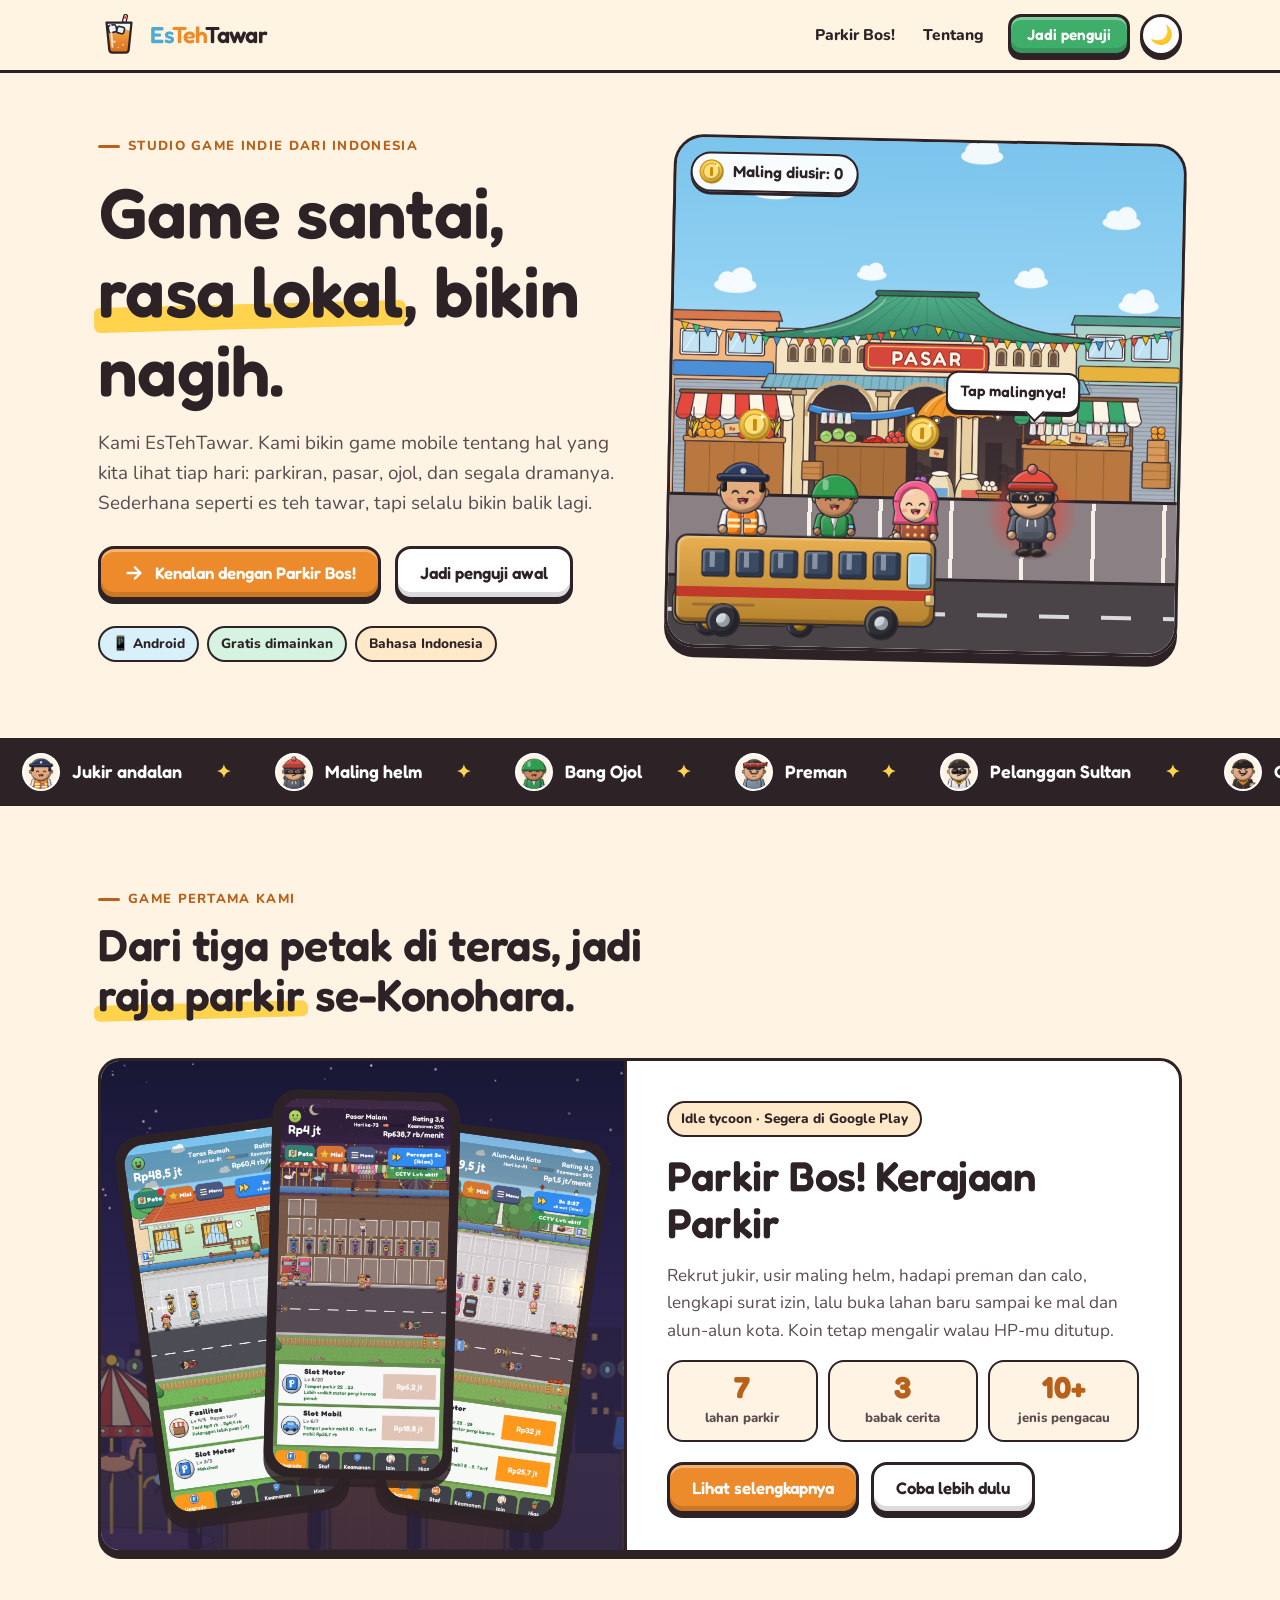
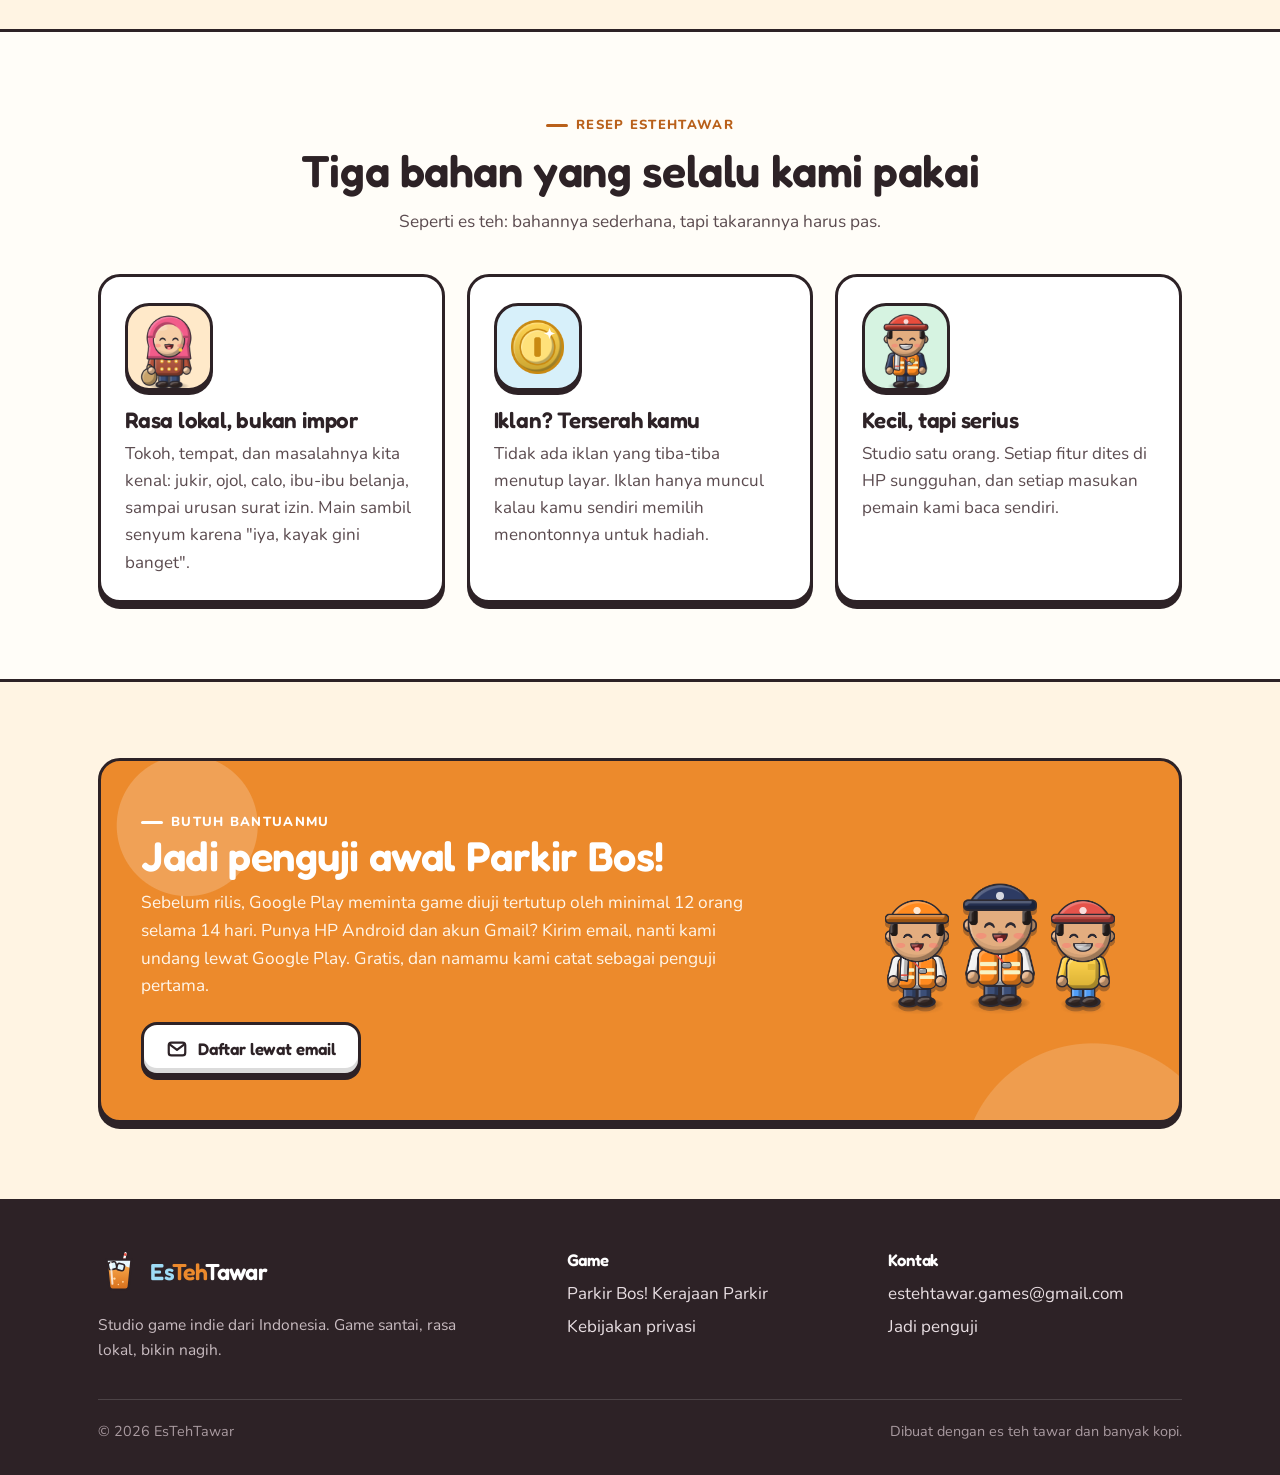
==== commit 8deacca1: "Tema malam gaya Pasar Malam (otomatis ikut mode gelap HP, tombol 🌙/☀️ untuk memilih) Co-Authored-By:" ====
--- a/index.html
+++ b/index.html
@@ -3,20 +3,21 @@
 <head>
   <meta charset="utf-8">
   <meta name="viewport" content="width=device-width, initial-scale=1">
-  <meta name="color-scheme" content="light">
+  <meta name="color-scheme" content="light dark">
   <title>EsTehTawar: studio game indie Indonesia</title>
   <meta name="description" content="EsTehTawar membuat game mobile santai dengan rasa lokal. Game pertama kami: Parkir Bos! Kerajaan Parkir, segera hadir di Google Play.">
   <meta property="og:title" content="EsTehTawar: studio game indie Indonesia">
   <meta property="og:description" content="Game santai, rasa lokal, bikin nagih. Game pertama: Parkir Bos! Kerajaan Parkir.">
   <meta property="og:image" content="https://estehtawar-games.github.io/img/og.jpg">
   <meta property="og:url" content="https://estehtawar-games.github.io/">
-  <meta name="theme-color" content="#fff4e3">
+  <meta name="theme-color" media="(prefers-color-scheme: light)" content="#fff4e3">
+  <meta name="theme-color" media="(prefers-color-scheme: dark)" content="#1c1629">
   <link rel="icon" href="img/logo.svg" type="image/svg+xml">
   <link rel="preconnect" href="https://fonts.googleapis.com">
   <link rel="preconnect" href="https://fonts.gstatic.com" crossorigin>
   <link href="https://fonts.googleapis.com/css2?family=Fredoka:wght@500;600;700&family=Nunito:wght@400;700;800&display=swap" rel="stylesheet">
-  <link rel="stylesheet" href="style.css">
-  <script>document.documentElement.classList.add("js");</script>
+  <link rel="stylesheet" href="style.css?v=202610211442">
+  <script>document.documentElement.classList.add("js");try{var t=localStorage.getItem("theme");if(t==="dark"||t==="light")document.documentElement.setAttribute("data-theme",t);}catch(e){}</script>
 </head>
 <body>
   <a class="skip" href="#isi">Lewati ke isi</a>
@@ -31,6 +32,7 @@
         <a href="parkir-bos/">Parkir Bos!</a>
         <a class="hide-sm" href="#resep">Tentang</a>
         <a class="btn small green" href="#penguji">Jadi penguji</a>
+        <button class="theme-btn" type="button" data-theme-toggle aria-label="Ganti tema siang atau malam"><span class="moon" aria-hidden="true">🌙</span><span class="sun" aria-hidden="true">☀️</span></button>
       </nav>
     </div>
   </header>
@@ -219,6 +221,6 @@
     </div>
   </footer>
 
-  <script src="main.js" defer></script>
+  <script src="main.js?v=202610211442" defer></script>
 </body>
 </html>
--- a/style.css
+++ b/style.css
@@ -20,10 +20,19 @@
   --chili: #e4483b;
   --sun: #ffd34d;
   --night: #2b2340;
+  --text: var(--ink);
+  --surface: #fff;
+  --line: var(--ink);
+  --header-bg: rgba(255, 244, 227, 0.9);
+  --score-bg: rgba(255, 255, 255, 0.95);
+  --mark: var(--sun);
+  --chip-tea: var(--cream-2);
+  --chip-ice: var(--ice);
+  --chip-leaf: #d6f3e1;
   --radius: 22px;
-  --border: 3px solid var(--ink);
-  --pop: 0 6px 0 var(--ink);
-  --pop-sm: 0 4px 0 var(--ink);
+  --border: 3px solid var(--line);
+  --pop: 0 6px 0 var(--line);
+  --pop-sm: 0 4px 0 var(--line);
   color-scheme: light;
 }
 
@@ -32,7 +41,7 @@
 body {
   margin: 0;
   background: var(--cream);
-  color: var(--ink);
+  color: var(--text);
   font-family: "Nunito", system-ui, -apple-system, "Segoe UI", Roboto, sans-serif;
   font-size: 17px;
   line-height: 1.6;
@@ -67,11 +76,11 @@
   transition: transform 0.12s ease, box-shadow 0.12s ease, background 0.12s;
   cursor: pointer;
 }
-.btn:hover { background: var(--bg-hover); color: var(--fg); transform: translateY(-2px); box-shadow: 0 6px 0 var(--ink), inset 0 -5px 0 rgba(0,0,0,.14), inset 0 3px 0 rgba(255,255,255,.35); }
-.btn:active { transform: translateY(3px); box-shadow: 0 1px 0 var(--ink), inset 0 -3px 0 rgba(0,0,0,.14); }
+.btn:hover { background: var(--bg-hover); color: var(--fg); transform: translateY(-2px); box-shadow: 0 6px 0 var(--line), inset 0 -5px 0 rgba(0,0,0,.14), inset 0 3px 0 rgba(255,255,255,.35); }
+.btn:active { transform: translateY(3px); box-shadow: 0 1px 0 var(--line), inset 0 -3px 0 rgba(0,0,0,.14); }
 .btn:focus-visible, a:focus-visible, button:focus-visible, summary:focus-visible { outline: 3px solid var(--ice-dark); outline-offset: 3px; }
 .btn.green { --bg: var(--leaf); --bg-hover: #4cc27b; }
-.btn.white { --bg: #fff; --bg-hover: var(--paper); --fg: var(--ink); }
+.btn.white { --bg: var(--surface); --bg-hover: var(--paper); --fg: var(--text); }
 .btn.small { padding: 9px 16px; font-size: 0.95rem; border-radius: 13px; }
 .btn svg { width: 22px; height: 22px; flex: none; }
 
@@ -87,12 +96,12 @@
 
 .chip {
   display: inline-flex; align-items: center; gap: 6px;
-  padding: 5px 12px; border-radius: 999px; border: 2px solid var(--ink);
-  background: #fff; font-weight: 800; font-size: 0.85rem; white-space: nowrap; color: var(--ink);
-}
-.chip.tea { background: var(--cream-2); }
-.chip.ice { background: var(--ice); }
-.chip.leaf { background: #d6f3e1; }
+  padding: 5px 12px; border-radius: 999px; border: 2px solid var(--line);
+  background: var(--surface); font-weight: 800; font-size: 0.85rem; white-space: nowrap; color: var(--text);
+}
+.chip.tea { background: var(--chip-tea); }
+.chip.ice { background: var(--chip-ice); }
+.chip.leaf { background: var(--chip-leaf); }
 
 .eyebrow {
   display: inline-flex; align-items: center; gap: 8px;
@@ -103,22 +112,23 @@
 /* ---------- Kepala halaman ---------- */
 .site-header {
   position: sticky; top: 0; z-index: 20;
-  background: rgba(255, 244, 227, 0.9);
+  background: var(--header-bg);
   backdrop-filter: saturate(1.4) blur(10px); -webkit-backdrop-filter: saturate(1.4) blur(10px);
-  border-bottom: 3px solid var(--ink);
+  border-bottom: 3px solid var(--line);
 }
 .site-header .wrap { display: flex; align-items: center; gap: 12px; min-height: 70px; }
-.logo { display: inline-flex; align-items: center; gap: 10px; text-decoration: none; color: var(--ink); flex: none; }
+.logo { display: inline-flex; align-items: center; gap: 10px; text-decoration: none; color: var(--text); flex: none; }
 .logo img { width: 42px; height: 42px; transition: transform 0.25s cubic-bezier(.3,1.6,.6,1); }
 .logo:hover svg { transform: rotate(-10deg) scale(1.06); }
 .wordmark { font-family: "Fredoka", sans-serif; font-weight: 600; font-size: 1.45rem; letter-spacing: -0.01em; }
 .wordmark .es { color: var(--ice-dark); }
 .wordmark .teh { color: var(--tea); }
 .nav { display: flex; align-items: center; gap: 4px; margin-left: auto; }
+.nav a { white-space: nowrap; }
 .nav a:not(.btn) {
-  padding: 8px 12px; border-radius: 10px; color: var(--ink); text-decoration: none; font-weight: 800; font-size: 0.97rem;
-}
-.nav a:not(.btn):hover, .nav a[aria-current="page"] { background: #fff; box-shadow: inset 0 0 0 2px var(--ink); }
+  padding: 8px 12px; border-radius: 10px; color: var(--text); text-decoration: none; font-weight: 800; font-size: 0.97rem;
+}
+.nav a:not(.btn):hover, .nav a[aria-current="page"] { background: var(--surface); box-shadow: inset 0 0 0 2px var(--line); }
 .nav .btn { margin-left: 8px; }
 @media (max-width: 760px) {
   .nav a.hide-sm { display: none; }
@@ -126,7 +136,7 @@
   .logo img { width: 36px; height: 36px; }
   .nav .btn { padding: 8px 12px; font-size: 0.9rem; margin-left: 2px; }
 }
-@media (max-width: 400px) { .nav a:not(.btn) { padding: 8px 7px; font-size: 0.9rem; } .logo { gap: 6px; } }
+@media (max-width: 420px) { .nav a:not(.btn) { display: none; } .logo { gap: 6px; } }
 
 /* ---------- Bagian umum ---------- */
 .section { padding: 76px 0; position: relative; }
@@ -135,9 +145,9 @@
 .section-head.center { margin-left: auto; margin-right: auto; text-align: center; }
 .section-head h2 { font-size: clamp(1.9rem, 4.4vw, 2.8rem); margin: 10px 0 12px; }
 .section-head p { color: var(--ink-soft); font-size: 1.08rem; }
-.bg-paper { background: var(--paper); border-top: 3px solid var(--ink); border-bottom: 3px solid var(--ink); }
-.bg-ice { background: var(--ice); border-top: 3px solid var(--ink); border-bottom: 3px solid var(--ink); }
-.bg-night { background: var(--night); color: #fff; border-top: 3px solid var(--ink); border-bottom: 3px solid var(--ink); }
+.bg-paper { background: var(--paper); border-top: 3px solid var(--line); border-bottom: 3px solid var(--line); }
+.bg-ice { background: var(--ice); border-top: 3px solid var(--line); border-bottom: 3px solid var(--line); }
+.bg-night { background: var(--night); color: #fff; border-top: 3px solid var(--line); border-bottom: 3px solid var(--line); }
 .bg-night .section-head p { color: #d8d0ea; }
 .bg-night .eyebrow { color: var(--sun); }
 
@@ -145,11 +155,11 @@
 .mark { position: relative; white-space: nowrap; z-index: 0; }
 .mark::after {
   content: ""; position: absolute; left: -4px; right: -4px; bottom: 0.06em; height: 0.36em; z-index: -1;
-  background: var(--sun); border-radius: 6px; transform: rotate(-1.5deg);
+  background: var(--mark); border-radius: 6px; transform: rotate(-1.5deg);
 }
 .mark.ice::after { background: var(--sky); }
 
-.card { background: #fff; border: var(--border); border-radius: var(--radius); box-shadow: var(--pop); }
+.card { background: var(--surface); border: var(--border); border-radius: var(--radius); box-shadow: var(--pop); }
 
 /* ---------- Hero beranda ---------- */
 .hero { padding: 56px 0 76px; overflow: hidden; }
@@ -166,7 +176,7 @@
 /* Diorama: latar lahan + tokoh + jalan */
 .diorama {
   position: relative; aspect-ratio: 1 / 1; width: 100%; max-width: 560px; margin: 0 auto;
-  border: var(--border); border-radius: 30px; box-shadow: 0 10px 0 var(--ink);
+  border: var(--border); border-radius: 30px; box-shadow: 0 10px 0 var(--line);
   background: linear-gradient(#8fd1f2, #c9ecfb 62%);
   overflow: hidden; isolation: isolate; transform: rotate(1.2deg);
   container-type: inline-size;
@@ -179,10 +189,10 @@
 .diorama .wheel-wrap .wheel { position: absolute; left: 0; top: 0; width: 100%; animation: spin 26s linear infinite; }
 .diorama .lot {
   position: absolute; left: 0; right: 0; bottom: 14%; height: 16%; z-index: 3;
-  background: #8b8185; border-top: 3px solid var(--ink);
+  background: #8b8185; border-top: 3px solid var(--line);
   background-image: repeating-linear-gradient(90deg, transparent 0 calc(14% - 4px), #f4f1ea calc(14% - 4px) 14%);
 }
-.diorama .road { position: absolute; left: 0; right: 0; bottom: 0; height: 14%; z-index: 3; background: #4a4448; border-top: 3px solid var(--ink); }
+.diorama .road { position: absolute; left: 0; right: 0; bottom: 0; height: 14%; z-index: 3; background: #4a4448; border-top: 3px solid var(--line); }
 .diorama .road::after {
   content: ""; position: absolute; left: 0; right: 0; top: 46%; height: 4px;
   background: repeating-linear-gradient(90deg, #fff 0 30px, transparent 30px 62px); opacity: 0.8;
@@ -210,19 +220,19 @@
 .thief-btn.caught { animation: run-away 0.7s ease-in forwards; pointer-events: none; }
 .tap-hint {
   position: absolute; z-index: 7; left: 54%; bottom: 47%;
-  padding: 6px 12px; border: 2px solid var(--ink); border-radius: 12px; background: #fff;
+  padding: 6px 12px; border: 2px solid var(--line); border-radius: 12px; background: var(--surface);
   font-family: "Fredoka", sans-serif; font-weight: 600; font-size: clamp(0.78rem, 3.2cqi, 0.95rem); white-space: nowrap;
-  box-shadow: 0 3px 0 var(--ink); animation: hint 2.2s ease-in-out infinite; pointer-events: none;
+  box-shadow: 0 3px 0 var(--line); animation: hint 2.2s ease-in-out infinite; pointer-events: none;
 }
 .tap-hint::after {
-  content: ""; position: absolute; left: 62%; bottom: -8px; width: 12px; height: 12px; background: #fff;
-  border-right: 2px solid var(--ink); border-bottom: 2px solid var(--ink); transform: rotate(45deg);
+  content: ""; position: absolute; left: 62%; bottom: -8px; width: 12px; height: 12px; background: var(--surface);
+  border-right: 2px solid var(--line); border-bottom: 2px solid var(--line); transform: rotate(45deg);
 }
 .score {
   position: absolute; z-index: 7; left: 14px; top: 14px;
   display: flex; align-items: center; gap: 8px; padding: 5px 14px 5px 6px;
-  border: 2px solid var(--ink); border-radius: 999px; background: rgba(255,255,255,0.95);
-  font-family: "Fredoka", sans-serif; font-weight: 600; box-shadow: 0 3px 0 var(--ink); font-size: clamp(0.8rem, 3.4cqi, 1rem);
+  border: 2px solid var(--line); border-radius: 999px; background: var(--score-bg);
+  font-family: "Fredoka", sans-serif; font-weight: 600; box-shadow: 0 3px 0 var(--line); font-size: clamp(0.8rem, 3.4cqi, 1rem);
 }
 .score img { width: 26px; height: 26px; }
 .pop {
@@ -243,7 +253,7 @@
 @keyframes pop-up { 0% { transform: translate(-50%, 0) scale(0.6); opacity: 0; } 20% { transform: translate(-50%, -10px) scale(1.15); opacity: 1; } 100% { transform: translate(-50%, -80px) scale(1); opacity: 0; } }
 
 /* ---------- Pita berjalan ---------- */
-.ticker { background: var(--ink); color: #fff; overflow: hidden; border-top: 3px solid var(--ink); border-bottom: 3px solid var(--ink); }
+.ticker { background: var(--ink); color: #fff; overflow: hidden; border-top: 3px solid var(--line); border-bottom: 3px solid var(--line); }
 .ticker-track { display: flex; width: max-content; animation: ticker 46s linear infinite; }
 .ticker:hover .ticker-track { animation-play-state: paused; }
 .ticker-item { display: flex; align-items: center; gap: 12px; padding: 12px 22px; font-family: "Fredoka", sans-serif; font-weight: 600; font-size: 1.12rem; white-space: nowrap; }
@@ -260,7 +270,7 @@
 .feature-game .art::after { content: ""; position: absolute; inset: 0; background: linear-gradient(180deg, rgba(43,35,64,0.15) 0%, rgba(43,35,64,0.7)); }
 .feature-game .phones { position: absolute; inset: 0; z-index: 1; }
 .phone {
-  position: relative; border: 3px solid var(--ink); border-radius: 26px; background: var(--ink); padding: 6px;
+  position: relative; border: 3px solid var(--line); border-radius: 26px; background: var(--ink); padding: 6px;
   box-shadow: 0 8px 0 rgba(45,34,38,0.85);
 }
 .phone img { border-radius: 20px; width: 100%; aspect-ratio: 1080 / 2350; object-fit: cover; background: #ddd; }
@@ -275,7 +285,7 @@
 .feature-game h3 { font-size: clamp(1.9rem, 3.6vw, 2.6rem); }
 .feature-game .body p { color: var(--ink-soft); font-size: 1.07rem; }
 .stats { display: grid; grid-template-columns: repeat(3, 1fr); gap: 10px; width: 100%; }
-.stat { border: 2px solid var(--ink); border-radius: 16px; padding: 10px 8px; background: var(--cream); text-align: center; }
+.stat { border: 2px solid var(--line); border-radius: 16px; padding: 10px 8px; background: var(--cream); text-align: center; }
 .stat b { display: block; font-family: "Fredoka", sans-serif; font-size: 1.9rem; line-height: 1; color: var(--tea-dark); }
 .stat span { font-size: 0.82rem; font-weight: 800; color: var(--ink-soft); }
 .feature-game .actions { display: flex; flex-wrap: wrap; gap: 12px; margin-top: 4px; }
@@ -293,7 +303,7 @@
 .value:hover { transform: translateY(-4px) rotate(-0.6deg); }
 .value .icon {
   width: 88px; height: 88px; border: var(--border); border-radius: 24px; display: grid; place-items: end center; margin-bottom: 16px;
-  box-shadow: 0 4px 0 var(--ink); overflow: hidden;
+  box-shadow: 0 4px 0 var(--line); overflow: hidden;
 }
 .value .icon img { width: 78%; }
 .value .icon.round img { width: 70%; align-self: center; }
@@ -334,7 +344,7 @@
 
 /* ---------- Halaman game ---------- */
 .game-hero {
-  position: relative; overflow: hidden; color: #fff; border-bottom: 3px solid var(--ink);
+  position: relative; overflow: hidden; color: #fff; border-bottom: 3px solid var(--line);
   background: var(--night) url("img/bg/pasar_malam.jpg") center 70% / cover;
 }
 .game-hero::before { content: ""; position: absolute; inset: 0; background: linear-gradient(180deg, rgba(43,35,64,0.86) 0%, rgba(43,35,64,0.5) 55%, rgba(43,35,64,0.25) 100%); }
@@ -343,10 +353,10 @@
 .title-lockup .big {
   display: block; font-family: "Fredoka", sans-serif; font-weight: 700; line-height: 0.95;
   font-size: clamp(3.4rem, 13vw, 7.4rem); color: var(--sun); letter-spacing: 0.01em;
-  -webkit-text-stroke: 12px var(--ink); paint-order: stroke fill; text-shadow: 0 8px 0 var(--ink);
+  -webkit-text-stroke: 12px var(--ink); paint-order: stroke fill; text-shadow: 0 8px 0 var(--line);
 }
 .title-lockup .sub {
-  display: inline-block; margin-top: 12px; padding: 6px 18px; border: 3px solid var(--ink); border-radius: 14px;
+  display: inline-block; margin-top: 12px; padding: 6px 18px; border: 3px solid var(--line); border-radius: 14px;
   background: var(--tea); color: #fff; font-family: "Fredoka", sans-serif; font-weight: 600; font-size: clamp(1.1rem, 3vw, 1.6rem);
   box-shadow: var(--pop-sm); transform: rotate(2deg);
 }
@@ -357,7 +367,7 @@
 .lineup img:nth-child(2n) { animation-delay: -0.5s; }
 .lineup img:nth-child(3n) { animation-delay: -1.1s; }
 .lineup .villain { filter: drop-shadow(0 0 8px rgba(228,72,59,0.95)) drop-shadow(0 6px 0 rgba(0,0,0,0.35)); }
-.curb { height: 24px; background: repeating-linear-gradient(90deg, #f4f1ea 0 46px, var(--chili) 46px 92px); border-top: 3px solid var(--ink); position: relative; z-index: 1; }
+.curb { height: 24px; background: repeating-linear-gradient(90deg, #f4f1ea 0 46px, var(--chili) 46px 92px); border-top: 3px solid var(--line); position: relative; z-index: 1; }
 
 /* Langkah bermain */
 .steps { display: grid; grid-template-columns: repeat(3, 1fr); gap: 22px; counter-reset: step; }
@@ -365,8 +375,8 @@
 .step::before {
   counter-increment: step; content: counter(step);
   position: absolute; top: -18px; right: 18px; width: 44px; height: 44px; display: grid; place-items: center;
-  border: var(--border); border-radius: 50%; background: var(--sun); font-family: "Fredoka", sans-serif; font-weight: 700; font-size: 1.3rem;
-  box-shadow: 0 3px 0 var(--ink);
+  border: var(--border); border-radius: 50%; background: var(--sun); color: var(--ink); font-family: "Fredoka", sans-serif; font-weight: 700; font-size: 1.3rem;
+  box-shadow: 0 3px 0 var(--line);
 }
 .step .ico { display: flex; gap: 8px; margin-bottom: 14px; }
 .step .ico img { width: 64px; height: 64px; }
@@ -385,11 +395,11 @@
 .gallery-track figcaption small { display: block; font-family: "Nunito", sans-serif; font-weight: 700; font-size: 0.85rem; color: #cfc6e2; }
 .gallery-nav { display: flex; gap: 12px; justify-content: center; margin-top: 4px; }
 .gallery-nav button {
-  width: 54px; height: 54px; border: var(--border); border-radius: 50%; background: #fff; box-shadow: var(--pop-sm); cursor: pointer;
-  display: grid; place-items: center; transition: transform 0.12s; color: var(--ink);
-}
-.gallery-nav button:hover { transform: translateY(-2px); background: var(--sun); }
-.gallery-nav button:active { transform: translateY(3px); box-shadow: 0 1px 0 var(--ink); }
+  width: 54px; height: 54px; border: var(--border); border-radius: 50%; background: var(--surface); box-shadow: var(--pop-sm); cursor: pointer;
+  display: grid; place-items: center; transition: transform 0.12s; color: var(--text);
+}
+.gallery-nav button:hover { transform: translateY(-2px); background: var(--sun); color: var(--ink); }
+.gallery-nav button:active { transform: translateY(3px); box-shadow: 0 1px 0 var(--line); }
 .gallery-nav svg { width: 22px; height: 22px; }
 
 /* Tiga babak */
@@ -397,8 +407,8 @@
 .act { overflow: hidden; display: flex; flex-direction: column; }
 .act .pic { aspect-ratio: 16 / 10; background-size: cover; background-position: center 82%; border-bottom: var(--border); position: relative; }
 .act .pic .num {
-  position: absolute; left: 14px; top: 14px; padding: 4px 12px; border: 2px solid var(--ink); border-radius: 10px; background: #fff;
-  font-family: "Fredoka", sans-serif; font-weight: 600; box-shadow: 0 3px 0 var(--ink);
+  position: absolute; left: 14px; top: 14px; padding: 4px 12px; border: 2px solid var(--line); border-radius: 10px; background: var(--surface);
+  font-family: "Fredoka", sans-serif; font-weight: 600; box-shadow: 0 3px 0 var(--line);
 }
 .act .txt { padding: 20px 22px 22px; display: flex; flex-direction: column; gap: 10px; flex: 1; }
 .act h3 { font-size: 1.45rem; }
@@ -410,11 +420,11 @@
 .roster { display: grid; grid-template-columns: repeat(auto-fill, minmax(min(190px, 100%), 1fr)); gap: 18px; }
 @media (max-width: 520px) { .roster { grid-template-columns: 1fr 1fr; gap: 12px; } }
 .who {
-  background: #fff; color: var(--ink); border: var(--border); border-radius: 20px; padding: 14px 14px 16px; text-align: center;
+  background: var(--surface); color: var(--text); border: var(--border); border-radius: 20px; padding: 14px 14px 16px; text-align: center;
   box-shadow: var(--pop-sm); transition: transform 0.2s cubic-bezier(.3,1.5,.6,1);
 }
 .who:hover { transform: translateY(-5px) rotate(-1deg); }
-.who .portrait { height: 122px; display: flex; align-items: flex-end; justify-content: center; margin-bottom: 10px; border-radius: 14px; border: 2px solid var(--ink); overflow: hidden; }
+.who .portrait { height: 122px; display: flex; align-items: flex-end; justify-content: center; margin-bottom: 10px; border-radius: 14px; border: 2px solid var(--line); overflow: hidden; }
 .who .portrait img { height: 112px; width: auto; transition: transform 0.25s; }
 .who:hover .portrait img { transform: scale(1.08) translateY(-3px); }
 .who h4 { font-size: 1.12rem; }
@@ -424,7 +434,7 @@
 @media (max-width: 760px) { .roster.guests { grid-template-columns: 1fr 1fr; } }
 .roster.guests .who .portrait { background: radial-gradient(circle at 50% 75%, #c9efd8, #f3fff8 70%); }
 .danger { display: flex; justify-content: center; align-items: center; gap: 3px; margin-top: 10px; font-size: 0.75rem; font-weight: 800; color: var(--ink-soft); }
-.danger i { width: 13px; height: 13px; border-radius: 50%; border: 2px solid var(--ink); background: #fff; }
+.danger i { width: 13px; height: 13px; border-radius: 50%; border: 2px solid var(--line); background: var(--surface); }
 .danger i.on { background: var(--chili); }
 .danger span { margin-right: 4px; }
 
@@ -437,20 +447,20 @@
 
 /* Peta */
 .map-split { display: grid; grid-template-columns: 0.85fr 1.15fr; gap: 48px; align-items: center; }
-.map-frame { border: var(--border); border-radius: 26px; overflow: hidden; box-shadow: 0 8px 0 var(--ink); transform: rotate(-1.5deg); background: #fff; }
+.map-frame { border: var(--border); border-radius: 26px; overflow: hidden; box-shadow: 0 8px 0 var(--line); transform: rotate(-1.5deg); background: var(--surface); }
 .map-frame img { width: 100%; }
 .ticks { list-style: none; padding: 0; margin: 22px 0 0; display: grid; gap: 14px; }
 .ticks li { display: grid; grid-template-columns: 32px 1fr; gap: 12px; align-items: start; }
 .ticks li::before {
-  content: "✓"; width: 30px; height: 30px; display: grid; place-items: center; border: 2px solid var(--ink); border-radius: 50%;
-  background: var(--leaf); color: #fff; font-weight: 900; box-shadow: 0 2px 0 var(--ink);
+  content: "✓"; width: 30px; height: 30px; display: grid; place-items: center; border: 2px solid var(--line); border-radius: 50%;
+  background: var(--leaf); color: #fff; font-weight: 900; box-shadow: 0 2px 0 var(--line);
 }
 .ticks b { font-family: "Fredoka", sans-serif; font-weight: 600; }
 @media (max-width: 860px) { .map-split { grid-template-columns: 1fr; gap: 36px; } .map-frame { max-width: 420px; margin: 0 auto; } }
 
 /* FAQ */
 .faq { display: grid; gap: 14px; max-width: 820px; margin: 0 auto; }
-.faq details { background: #fff; border: var(--border); border-radius: 18px; box-shadow: var(--pop-sm); overflow: hidden; }
+.faq details { background: var(--surface); border: var(--border); border-radius: 18px; box-shadow: var(--pop-sm); overflow: hidden; }
 .faq summary {
   list-style: none; cursor: pointer; padding: 18px 60px 18px 22px; position: relative;
   font-family: "Fredoka", sans-serif; font-weight: 600; font-size: 1.12rem;
@@ -458,13 +468,13 @@
 .faq summary::-webkit-details-marker { display: none; }
 .faq summary::after {
   content: "+"; position: absolute; right: 16px; top: 50%; width: 32px; height: 32px; margin-top: -16px; display: grid; place-items: center;
-  border: 2px solid var(--ink); border-radius: 50%; background: var(--sun); font-weight: 900; font-size: 1.2rem; transition: transform 0.2s;
+  border: 2px solid var(--line); border-radius: 50%; background: var(--sun); color: var(--ink); font-weight: 900; font-size: 1.2rem; transition: transform 0.2s;
 }
 .faq details[open] summary::after { transform: rotate(45deg); }
 .faq details > div { padding: 0 22px 20px; color: var(--ink-soft); }
 
 /* ---------- Halaman dokumen (kebijakan privasi) ---------- */
-.doc-hero { background: var(--ice); border-bottom: 3px solid var(--ink); padding: 48px 0 40px; position: relative; overflow: hidden; }
+.doc-hero { background: var(--ice); border-bottom: 3px solid var(--line); padding: 48px 0 40px; position: relative; overflow: hidden; }
 .doc-hero h1 { font-size: clamp(2rem, 5vw, 3rem); margin: 12px 0 10px; }
 .doc-hero p { color: var(--ink-soft); max-width: 640px; }
 .doc-hero .deco { position: absolute; right: 4%; bottom: -6px; width: 120px; }
@@ -473,7 +483,7 @@
 .toc { position: sticky; top: 96px; padding: 18px 18px 18px 20px; }
 .toc h4 { font-size: 1rem; margin-bottom: 8px; }
 .toc ol { margin: 0; padding-left: 1.2em; display: grid; gap: 5px; font-size: 0.93rem; }
-.toc a { color: var(--ink); text-decoration: none; }
+.toc a { color: var(--text); text-decoration: none; }
 .toc a:hover { color: var(--tea-dark); text-decoration: underline; }
 .doc { padding: 34px 38px; min-width: 0; }
 .doc h2 { font-size: 1.4rem; margin: 36px 0 10px; scroll-margin-top: 96px; }
@@ -482,12 +492,101 @@
 .doc ul { padding-left: 1.2em; margin: 0 0 12px; }
 .doc li { margin: 6px 0; }
 .doc a { overflow-wrap: anywhere; }
-.doc hr { border: 0; border-top: 3px dashed var(--ink); margin: 40px 0; opacity: 0.25; }
-.summary-box { background: var(--cream); border: 2px solid var(--ink); border-radius: 16px; padding: 16px 18px; margin-bottom: 28px; }
+.doc hr { border: 0; border-top: 3px dashed var(--text); margin: 40px 0; opacity: 0.25; }
+.summary-box { background: var(--cream); border: 2px solid var(--line); border-radius: 16px; padding: 16px 18px; margin-bottom: 28px; }
 .summary-box h3 { font-size: 1.1rem; margin-bottom: 8px; }
 .summary-box ul { margin: 0; }
 @media (max-width: 860px) { .doc-layout { grid-template-columns: 1fr; gap: 22px; padding-top: 28px; } .toc { position: static; } .toc ol { grid-template-columns: 1fr 1fr; column-gap: 28px; } .doc { padding: 24px 20px; } }
 
+
+/* =========================================================================
+   Tema malam (gaya Pasar Malam). Aktif jika HP/laptop memakai mode gelap,
+   atau pengunjung memilih 🌙 (data-theme="dark"). ☀️ memaksa tema siang.
+   ========================================================================= */
+:root[data-theme="dark"] {
+  --cream: #1c1629;
+  --cream-2: #3a2b22;
+  --paper: #231b33;
+  --ice: #18303f;
+  --night: #120d1d;
+  --text: #f6eee6;
+  --ink-soft: #cbbfd6;
+  --surface: #2c2342;
+  --line: #07040c;
+  --tea-dark: #ffb25e;
+  --ice-dark: #7fd0f0;
+  --header-bg: rgba(28, 22, 41, 0.9);
+  --score-bg: rgba(44, 35, 66, 0.95);
+  --mark: rgba(236, 138, 44, 0.6);
+  --chip-tea: #4a3220;
+  --chip-ice: #1d3d50;
+  --chip-leaf: #1c4632;
+  color-scheme: dark;
+}
+
+@media (prefers-color-scheme: dark) {
+
+  /* =========================================================================
+     Tema malam (gaya Pasar Malam). Aktif jika HP/laptop memakai mode gelap,
+     atau pengunjung memilih 🌙 (data-theme="dark"). ☀️ memaksa tema siang.
+     ========================================================================= */
+  :root:not([data-theme="light"]) {
+    --cream: #1c1629;
+    --cream-2: #3a2b22;
+    --paper: #231b33;
+    --ice: #18303f;
+    --night: #120d1d;
+    --text: #f6eee6;
+    --ink-soft: #cbbfd6;
+    --surface: #2c2342;
+    --line: #07040c;
+    --tea-dark: #ffb25e;
+    --ice-dark: #7fd0f0;
+    --header-bg: rgba(28, 22, 41, 0.9);
+    --score-bg: rgba(44, 35, 66, 0.95);
+    --mark: rgba(236, 138, 44, 0.6);
+    --chip-tea: #4a3220;
+    --chip-ice: #1d3d50;
+    --chip-leaf: #1c4632;
+    color-scheme: dark;
+  }
+}
+
+/* Detail tema malam: bintang di latar, kartu berkilau lampu untai, kertas peta tetap terang. */
+:root[data-theme="dark"] body { background-image: radial-gradient(rgba(255,255,255,0.5) 1px, transparent 1.5px); background-size: 46px 46px; }
+:root[data-theme="dark"] .cta { background-color: #c96f1c; }
+:root[data-theme="dark"] .stat { background: #231b33; }
+:root[data-theme="dark"] .summary-box { background: #231b33; }
+:root[data-theme="dark"] .ticker { background: #07040c; }
+:root[data-theme="dark"] .site-footer { background: #0d0915; }
+:root[data-theme="dark"] .wordmark .es { color: var(--ice-dark); }
+@media (prefers-color-scheme: dark) {
+  :root:not([data-theme="light"]) body { background-image: radial-gradient(rgba(255,255,255,0.5) 1px, transparent 1.5px); background-size: 46px 46px; }
+  :root:not([data-theme="light"]) .cta { background-color: #c96f1c; }
+  :root:not([data-theme="light"]) .stat { background: #231b33; }
+  :root:not([data-theme="light"]) .summary-box { background: #231b33; }
+  :root:not([data-theme="light"]) .ticker { background: #07040c; }
+  :root:not([data-theme="light"]) .site-footer { background: #0d0915; }
+}
+
+/* Tombol tema */
+.theme-btn {
+  width: 42px; height: 42px; flex: none; display: grid; place-items: center; margin-left: 6px;
+  border: var(--border); border-radius: 50%; background: var(--surface); box-shadow: var(--pop-sm); cursor: pointer;
+  font-size: 1.15rem; line-height: 1; transition: transform 0.15s;
+}
+.theme-btn:hover { transform: rotate(-15deg) translateY(-2px); }
+.theme-btn:active { transform: translateY(3px); box-shadow: 0 1px 0 var(--line); }
+.theme-btn .moon { display: inline; }
+.theme-btn .sun { display: none; }
+:root[data-theme="dark"] .theme-btn .moon { display: none; }
+:root[data-theme="dark"] .theme-btn .sun { display: inline; }
+@media (prefers-color-scheme: dark) {
+  :root:not([data-theme="light"]) .theme-btn .moon { display: none; }
+  :root:not([data-theme="light"]) .theme-btn .sun { display: inline; }
+}
+@media (max-width: 420px) { .theme-btn { width: 38px; height: 38px; font-size: 1rem; margin-left: 4px; } }
+
 /* ---------- Muncul saat digulir ---------- */
 .js .reveal { opacity: 0; transform: translateY(24px); transition: opacity 0.6s ease, transform 0.6s cubic-bezier(.2,.8,.2,1); }
 .js .reveal.in { opacity: 1; transform: none; }
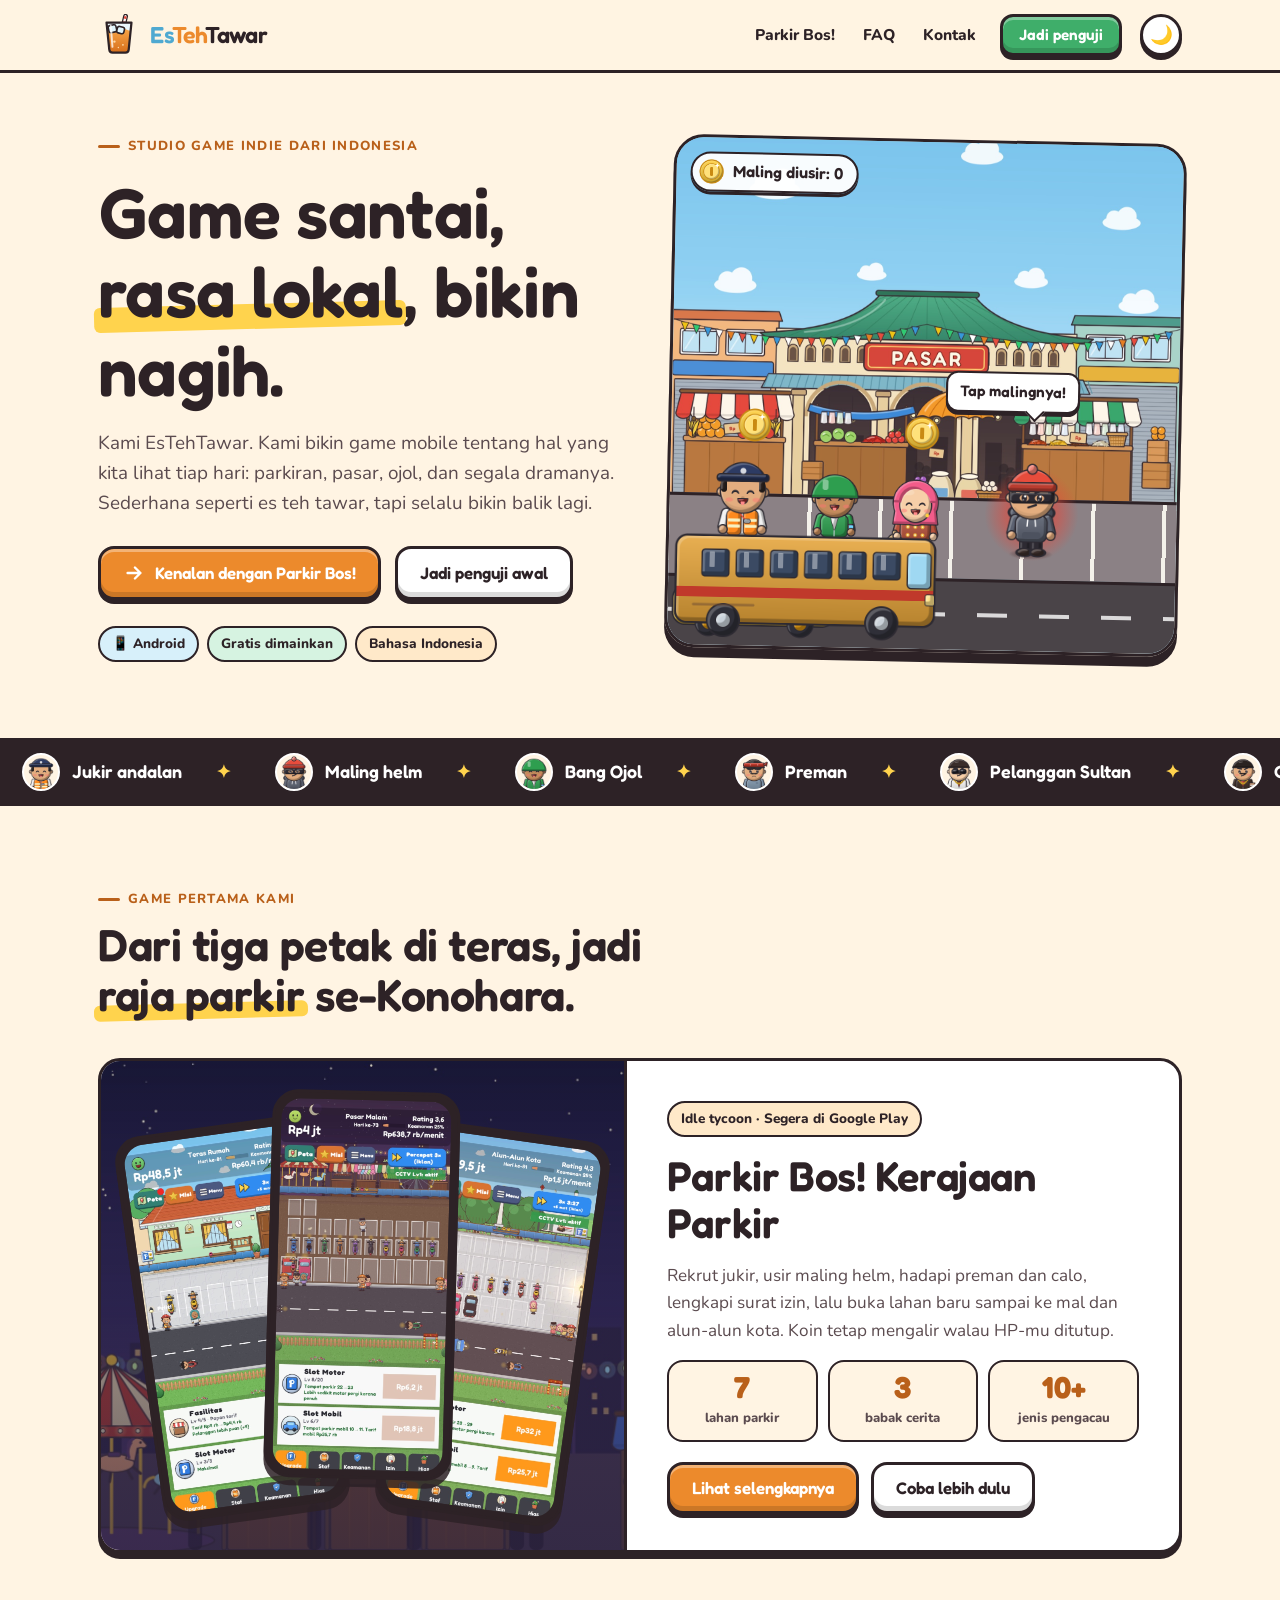
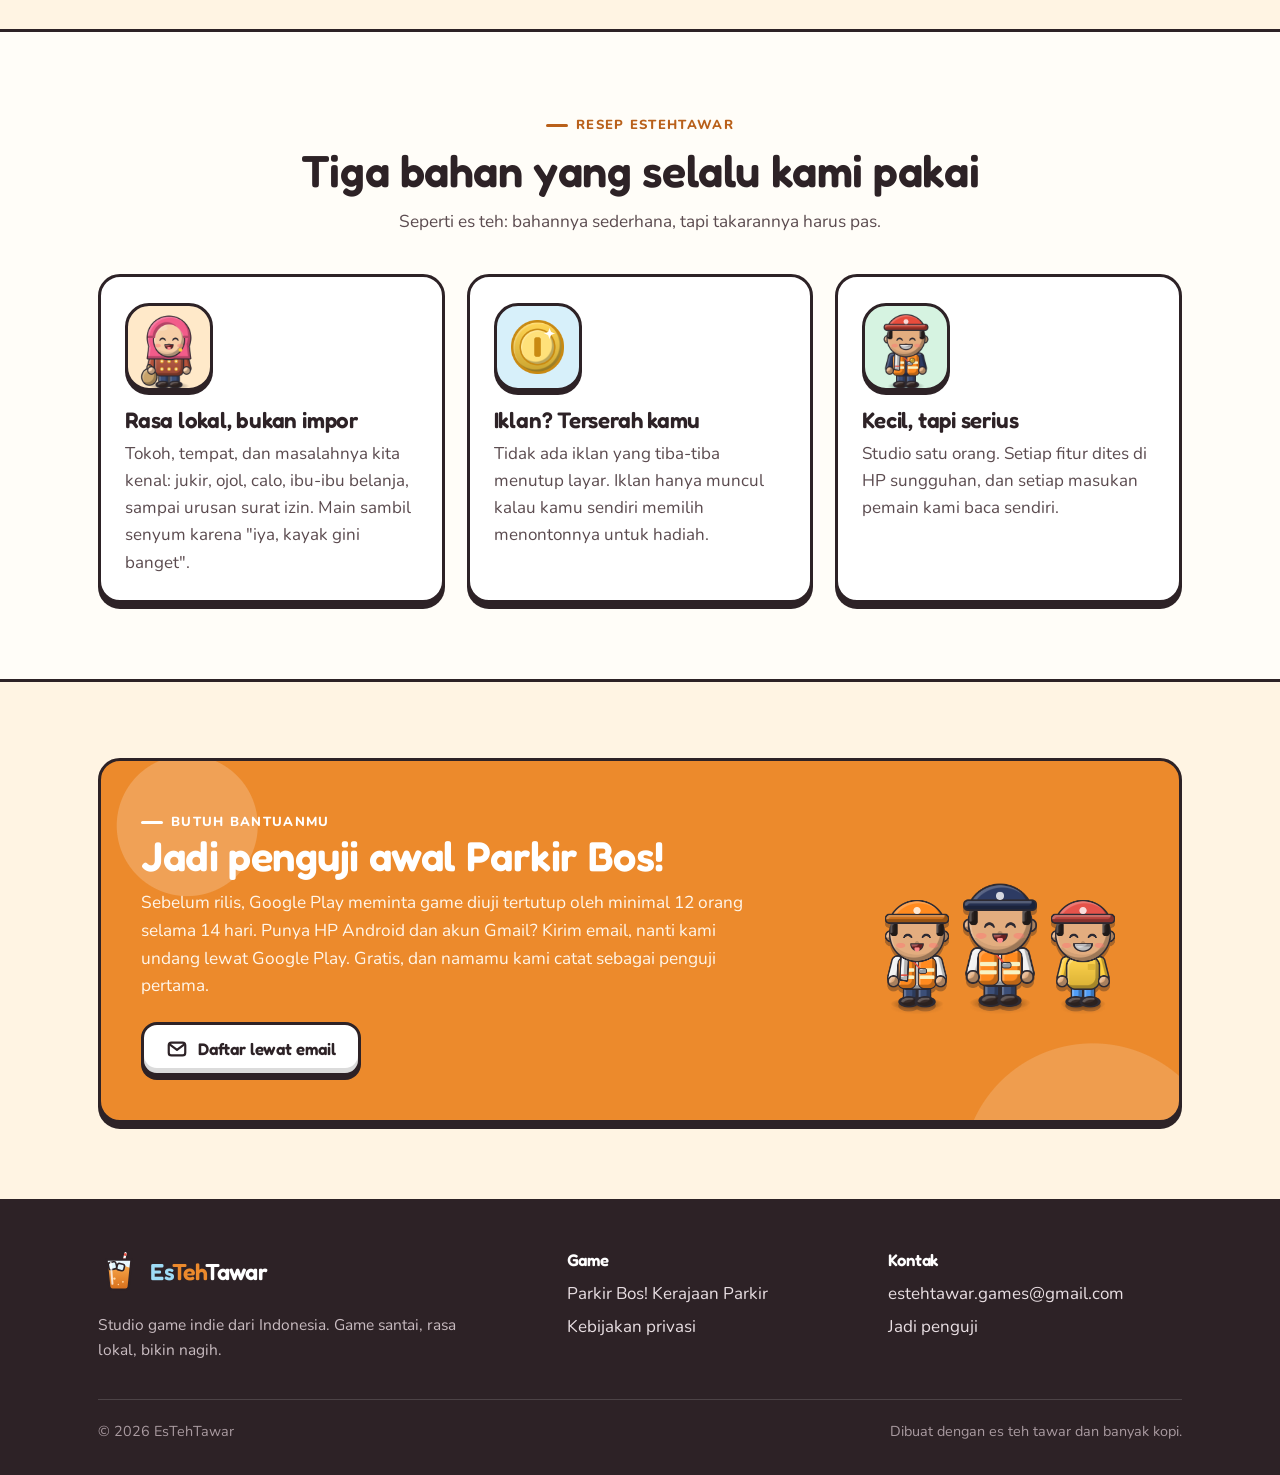
==== commit 5f61b64c: "Menu HP: panel samping (☰) berisi semua link, tombol tema selalu terlihat; tidak ada geser samping d" ====
--- a/index.html
+++ b/index.html
@@ -16,7 +16,7 @@
   <link rel="preconnect" href="https://fonts.googleapis.com">
   <link rel="preconnect" href="https://fonts.gstatic.com" crossorigin>
   <link href="https://fonts.googleapis.com/css2?family=Fredoka:wght@500;600;700&family=Nunito:wght@400;700;800&display=swap" rel="stylesheet">
-  <link rel="stylesheet" href="style.css?v=202610211442">
+  <link rel="stylesheet" href="style.css?v=202610211449">
   <script>document.documentElement.classList.add("js");try{var t=localStorage.getItem("theme");if(t==="dark"||t==="light")document.documentElement.setAttribute("data-theme",t);}catch(e){}</script>
 </head>
 <body>
@@ -28,13 +28,20 @@
         <img src="img/logo.svg" width="42" height="42" alt="">
         <span class="wordmark"><span class="es">Es</span><span class="teh">Teh</span>Tawar</span>
       </a>
-      <nav class="nav" aria-label="Menu utama">
+      <nav class="nav" id="menu" aria-label="Menu utama">
+        <div class="drawer-head"><span class="display">Menu</span><button class="menu-close" type="button" data-menu-close aria-label="Tutup menu">✕</button></div>
+        <a class="drawer-only" href="./" aria-current="page">Beranda</a>
         <a href="parkir-bos/">Parkir Bos!</a>
-        <a class="hide-sm" href="#resep">Tentang</a>
+        <a href="parkir-bos/#faq">FAQ</a>
+        <a class="drawer-only" href="parkir-bos/privasi/">Kebijakan privasi</a>
+        <a href="mailto:estehtawar.games@gmail.com">Kontak</a>
         <a class="btn small green" href="#penguji">Jadi penguji</a>
-        <button class="theme-btn" type="button" data-theme-toggle aria-label="Ganti tema siang atau malam"><span class="moon" aria-hidden="true">🌙</span><span class="sun" aria-hidden="true">☀️</span></button>
+        <img class="drawer-only drawer-art sprite" src="img/sprites/jukir_1.png" alt="">
       </nav>
+      <button class="theme-btn" type="button" data-theme-toggle aria-label="Ganti tema siang atau malam"><span class="moon" aria-hidden="true">🌙</span><span class="sun" aria-hidden="true">☀️</span></button>
+      <button class="menu-btn" type="button" data-menu-toggle aria-controls="menu" aria-expanded="false" aria-label="Buka menu"><span></span><span></span><span></span></button>
     </div>
+    <div class="nav-backdrop" data-menu-close></div>
   </header>
 
   <main id="isi">
@@ -221,6 +228,6 @@
     </div>
   </footer>
 
-  <script src="main.js?v=202610211442" defer></script>
+  <script src="main.js?v=202610211449" defer></script>
 </body>
 </html>
--- a/style.css
+++ b/style.css
@@ -130,13 +130,60 @@
 }
 .nav a:not(.btn):hover, .nav a[aria-current="page"] { background: var(--surface); box-shadow: inset 0 0 0 2px var(--line); }
 .nav .btn { margin-left: 8px; }
+/* Tombol menu ☰ dan isi khusus panel samping: hanya di HP */
+.menu-btn, .drawer-only, .drawer-head { display: none; }
+.menu-btn {
+  width: 42px; height: 42px; flex: none; margin-left: 8px; padding: 0; cursor: pointer;
+  border: var(--border); border-radius: 12px; background: var(--surface); box-shadow: var(--pop-sm);
+  flex-direction: column; align-items: center; justify-content: center; gap: 4px;
+}
+.menu-btn span { display: block; width: 18px; height: 3px; border-radius: 3px; background: var(--text); transition: transform 0.25s, opacity 0.2s; }
+.menu-btn:active { transform: translateY(3px); box-shadow: 0 1px 0 var(--line); }
+.nav-open .menu-btn span:nth-child(1) { transform: translateY(7px) rotate(45deg); }
+.nav-open .menu-btn span:nth-child(2) { opacity: 0; }
+.nav-open .menu-btn span:nth-child(3) { transform: translateY(-7px) rotate(-45deg); }
+.nav-backdrop { display: none; }
+
 @media (max-width: 760px) {
-  .nav a.hide-sm { display: none; }
+  /* Efek blur header membuat panel fixed terkurung di dalam header, jadi dimatikan di HP. */
+  .site-header { backdrop-filter: none; -webkit-backdrop-filter: none; background: var(--cream); }
   .wordmark { font-size: 1.22rem; }
   .logo img { width: 36px; height: 36px; }
-  .nav .btn { padding: 8px 12px; font-size: 0.9rem; margin-left: 2px; }
-}
-@media (max-width: 420px) { .nav a:not(.btn) { display: none; } .logo { gap: 6px; } }
+  .logo { gap: 7px; }
+  .site-header .theme-btn { margin-left: auto; }
+  .menu-btn { display: flex; }
+  .nav:focus { outline: none; }
+
+  /* Panel samping dari kanan */
+  .nav {
+    position: fixed; top: 0; right: 0; bottom: 0; z-index: 40; width: min(320px, 86vw);
+    flex-direction: column; align-items: stretch; gap: 6px; margin: 0; padding: 16px 18px 24px;
+    background: var(--surface); border-left: var(--border); box-shadow: -6px 0 0 var(--line);
+    overflow-y: auto; overscroll-behavior: contain;
+    transform: translateX(110%); visibility: hidden;
+    transition: transform 0.3s cubic-bezier(.2,.8,.2,1), visibility 0s linear 0.3s;
+  }
+  .nav-open .nav { transform: none; visibility: visible; transition: transform 0.3s cubic-bezier(.2,.8,.2,1), visibility 0s; }
+  .nav .drawer-only { display: flex; }
+  .drawer-head { display: flex; align-items: center; justify-content: space-between; padding: 2px 2px 10px; margin-bottom: 4px; border-bottom: 2px dashed var(--line); }
+  .drawer-head .display { font-size: 1.4rem; }
+  .menu-close {
+    width: 40px; height: 40px; border: var(--border); border-radius: 12px; background: var(--sun); color: var(--ink);
+    font-size: 1.1rem; font-weight: 900; cursor: pointer; box-shadow: 0 3px 0 var(--line);
+  }
+  .nav a:not(.btn) { display: flex; align-items: center; padding: 13px 14px; font-size: 1.12rem; border-radius: 14px; }
+  .nav a:not(.btn)::after { content: "›"; margin-left: auto; font-size: 1.4rem; opacity: 0.45; }
+  .nav .btn { margin: 12px 0 0; justify-content: center; padding: 14px; font-size: 1.08rem; }
+  .drawer-art { width: 96px; margin: auto auto 0; padding-top: 18px; animation: bob 1.8s ease-in-out infinite; transform-origin: 50% 100%; }
+
+  .nav-backdrop {
+    display: block; position: fixed; inset: 0; z-index: 35; background: rgba(18, 12, 26, 0.55);
+    opacity: 0; pointer-events: none; transition: opacity 0.3s;
+  }
+  .nav-open .nav-backdrop { opacity: 1; pointer-events: auto; }
+  .nav-open body { overflow: hidden; }
+}
+@media (max-width: 360px) { .wordmark { font-size: 1.08rem; } .theme-btn, .menu-btn { width: 38px; height: 38px; } }
 
 /* ---------- Bagian umum ---------- */
 .section { padding: 76px 0; position: relative; }
@@ -362,7 +409,8 @@
 }
 .game-hero .lead { max-width: 640px; margin: 22px auto 0; font-size: 1.15rem; color: #f2ecfa; }
 .game-hero .actions { display: flex; flex-wrap: wrap; justify-content: center; gap: 14px; margin-top: 28px; }
-.lineup { display: flex; justify-content: center; align-items: flex-end; gap: clamp(0px, 1.2vw, 16px); margin-top: 40px; padding: 0 4px; }
+.lineup { display: flex; justify-content: center; align-items: flex-end; gap: clamp(0px, 1.2vw, 16px); margin-top: 40px; padding: 0 4px; overflow: hidden; }
+@media (max-width: 380px) { .lineup img { width: 40px !important; } }
 .lineup img { width: clamp(46px, 10.5vw, 118px); transform-origin: 50% 100%; animation: bob 2s ease-in-out infinite; filter: drop-shadow(0 6px 0 rgba(0,0,0,0.35)); }
 .lineup img:nth-child(2n) { animation-delay: -0.5s; }
 .lineup img:nth-child(3n) { animation-delay: -1.1s; }
@@ -418,7 +466,8 @@
 
 /* Kartu tokoh (pengacau dan pelanggan) */
 .roster { display: grid; grid-template-columns: repeat(auto-fill, minmax(min(190px, 100%), 1fr)); gap: 18px; }
-@media (max-width: 520px) { .roster { grid-template-columns: 1fr 1fr; gap: 12px; } }
+@media (max-width: 520px) { .roster { grid-template-columns: repeat(2, minmax(0, 1fr)); gap: 12px; } .who { padding: 12px 10px 14px; } }
+@media (max-width: 360px) { .danger span { display: none; } .danger i { width: 11px; height: 11px; } }
 .who {
   background: var(--surface); color: var(--text); border: var(--border); border-radius: 20px; padding: 14px 14px 16px; text-align: center;
   box-shadow: var(--pop-sm); transition: transform 0.2s cubic-bezier(.3,1.5,.6,1);
@@ -431,7 +480,7 @@
 .who p { font-size: 0.9rem; color: var(--ink-soft); margin-top: 4px; line-height: 1.45; }
 .roster.villains .who .portrait { background: radial-gradient(circle at 50% 75%, #ffcfc8, #fff1ee 70%); }
 .roster.guests { grid-template-columns: repeat(4, 1fr); }
-@media (max-width: 760px) { .roster.guests { grid-template-columns: 1fr 1fr; } }
+@media (max-width: 760px) { .roster.guests { grid-template-columns: repeat(2, minmax(0, 1fr)); } }
 .roster.guests .who .portrait { background: radial-gradient(circle at 50% 75%, #c9efd8, #f3fff8 70%); }
 .danger { display: flex; justify-content: center; align-items: center; gap: 3px; margin-top: 10px; font-size: 0.75rem; font-weight: 800; color: var(--ink-soft); }
 .danger i { width: 13px; height: 13px; border-radius: 50%; border: 2px solid var(--line); background: var(--surface); }
@@ -585,7 +634,7 @@
   :root:not([data-theme="light"]) .theme-btn .moon { display: none; }
   :root:not([data-theme="light"]) .theme-btn .sun { display: inline; }
 }
-@media (max-width: 420px) { .theme-btn { width: 38px; height: 38px; font-size: 1rem; margin-left: 4px; } }
+
 
 /* ---------- Muncul saat digulir ---------- */
 .js .reveal { opacity: 0; transform: translateY(24px); transition: opacity 0.6s ease, transform 0.6s cubic-bezier(.2,.8,.2,1); }
